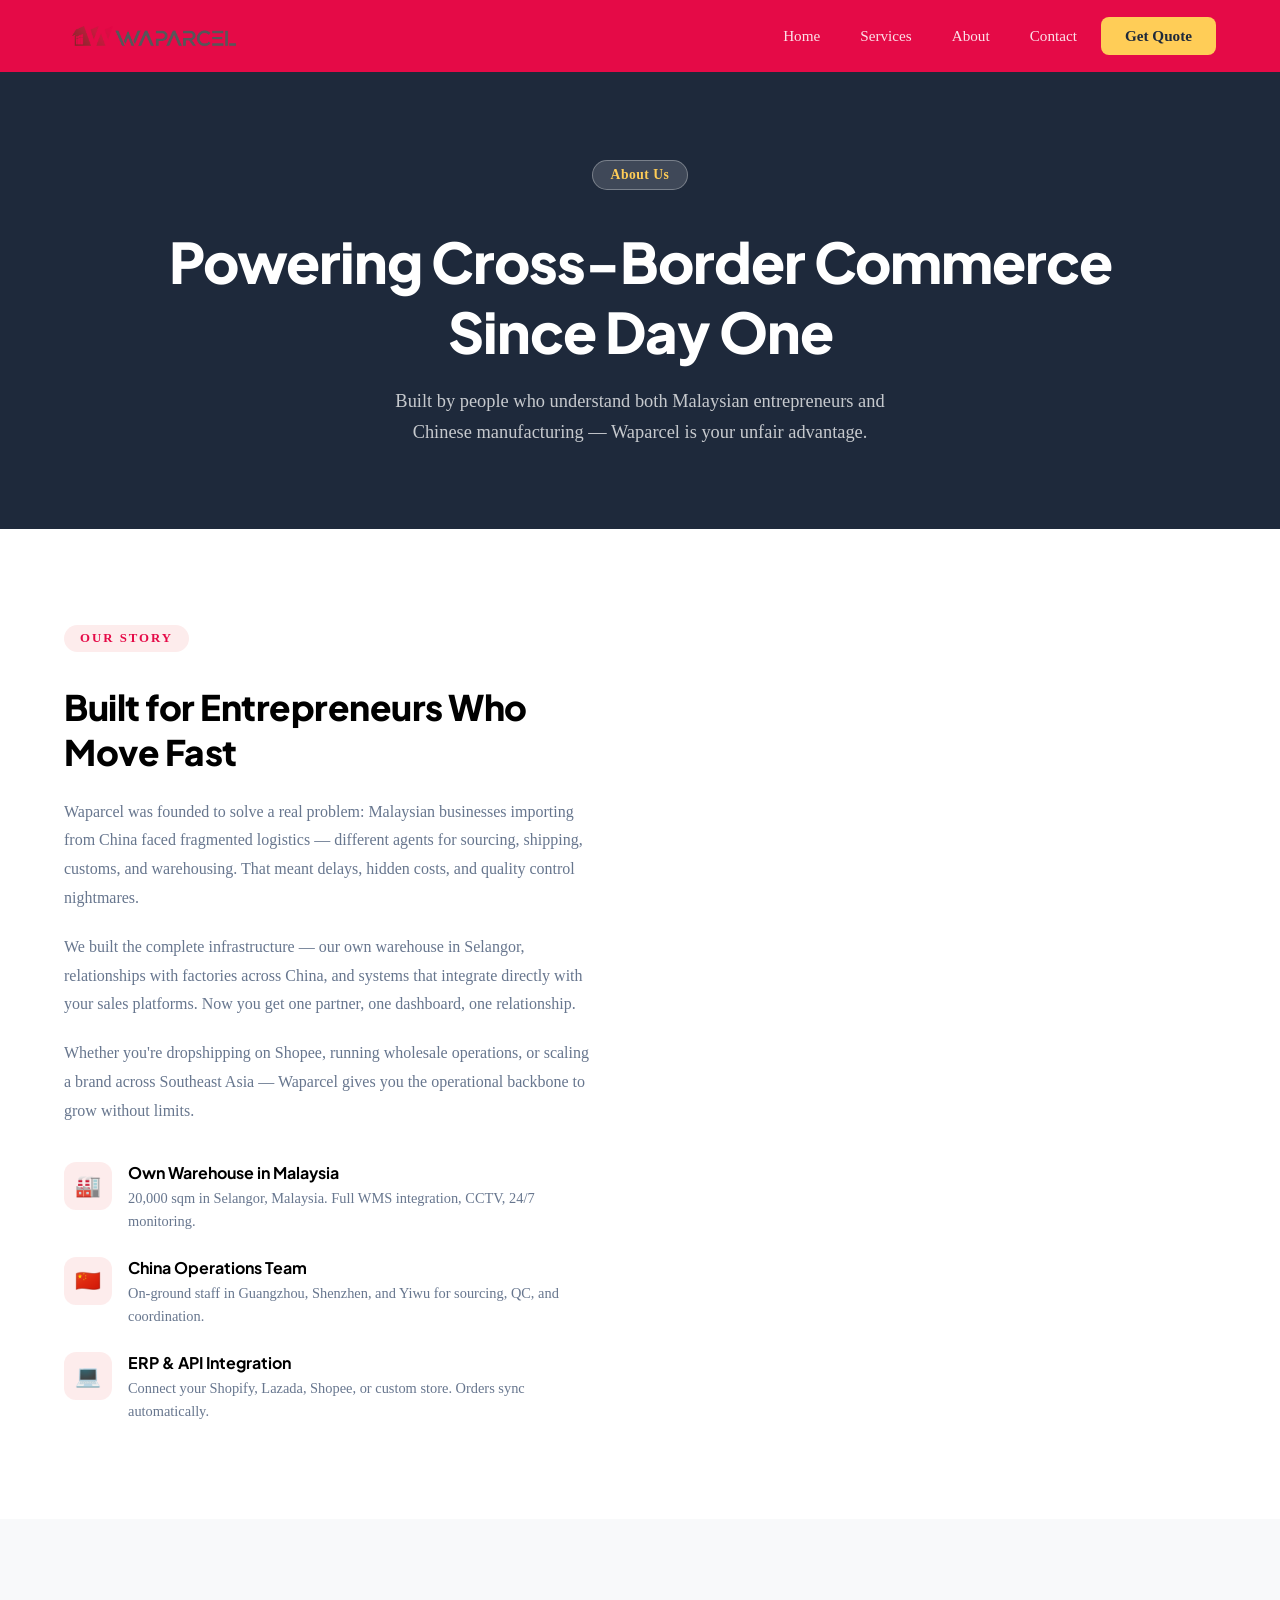
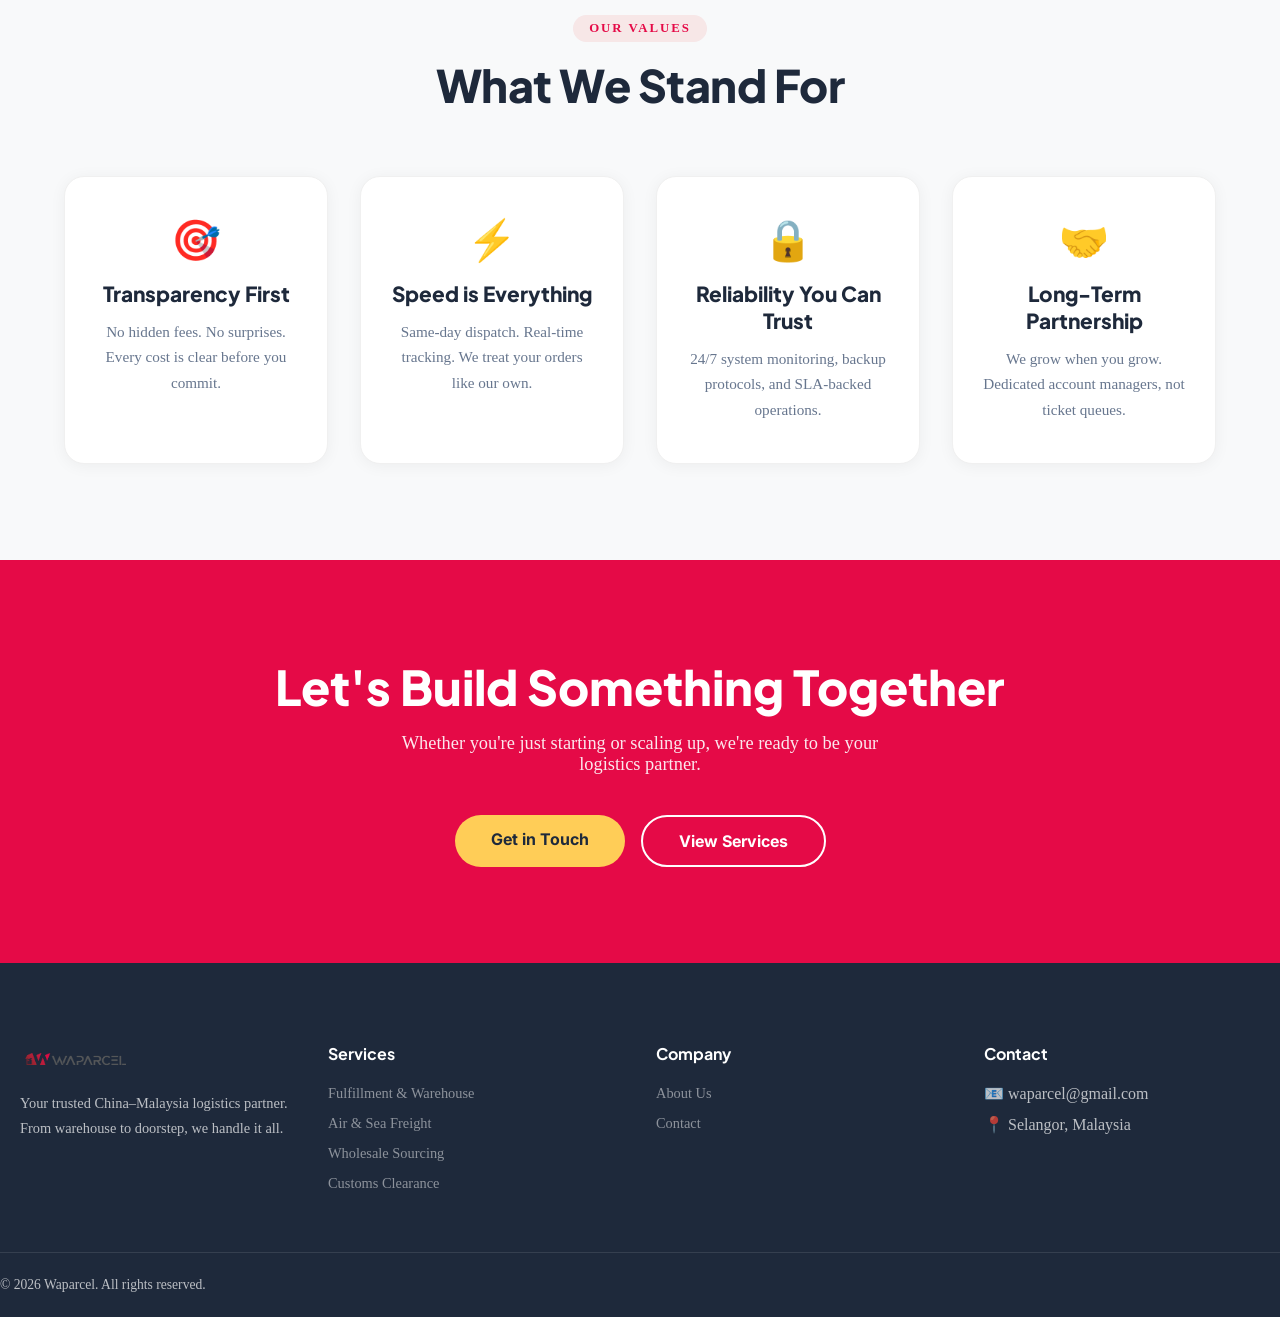
==== about.html @ 59eaa894 "About page - fix CSS, show 20,000 sqm image on desktop only" ====
<!DOCTYPE html>
<html lang="en">
<head>
<!-- Google tag (gtag.js) -->
<script async src="https://www.googletagmanager.com/gtag/js?id=G-65H1P3PLHP"></script>
<script>
  window.dataLayer = window.dataLayer || [];
  function gtag(){dataLayer.push(arguments);}
  gtag('js', new Date());
  gtag('config', 'G-65H1P3PLHP');
</script>
  <meta charset="UTF-8">
  <meta name="viewport" content="width=device-width, initial-scale=1.0">
  <title>About WAPARCEL – China-Malaysia Logistics Partner</title>
  <meta name="description" content="Waparcel is Malaysia's trusted China logistics partner since 2020. 20,000 sqm warehouse, 30,000+ daily orders. We handle air freight, sea freight, fulfillment, and more.">
  <link rel="canonical" href="https://waparcel.com/about.html">
  <meta property="og:title" content="About Waparcel – Your China-Malaysia Logistics Partner">
  <meta property="og:description" content="Learn about Waparcel - Malaysia's leading China logistics company with 20,000 sqm warehouse and 30,000+ daily orders.">
  <meta property="og:url" content="https://waparcel.com/about.html">
  <meta name="description" content="About Waparcel — Malaysia's trusted China logistics partner. 20,000 sqm warehouse, serving 30,000+ orders daily across Malaysia and China.">
  <title>About Us – WAPARCEL | China-Malaysia Logistics</title>
  <link rel="preconnect" href="https://fonts.googleapis.com">
  <link href="https://fonts.googleapis.com/css2?family=Plus+Jakarta+Sans:wght@600;700;800;900&family=Inter:wght@400;500;600;700&display=swap" rel="stylesheet">
  <link rel="stylesheet" href="css/style.css">
<style>
@media (max-width: 768px) { 
  /* Header */
  .header { display: block !important; visibility: visible !important; height: auto !important; padding: 10px 16px !important; position: relative !important; background: #E50A47; } 
  .header-inner { display: flex; align-items: center; justify-content: space-between; height: auto; }
  .nav { display: none !important; } 
  .mobile-toggle { display: block !important; }
  .logo img { height: 28px; }
  .nav-cta { display: none !important; }
  .container { max-width: 100% !important; padding: 0 16px !important; width: 100% !important; box-sizing: border-box !important; } 
  body { overflow-x: hidden !important; } 
  .hero { width: 100% !important; padding: 70px 0 40px !important; } 
  .hero-content { width: 100% !important; max-width: 100% !important; padding: 16px !important; box-sizing: border-box !important; } 
  .hero-stats { display: flex !important; flex-direction: column !important; gap: 16px !important; width: 100% !important; align-items: center !important; } 
  .section, .cta-section, .footer { width: 100% !important; max-width: 100% !important; box-sizing: border-box !important; overflow-x: hidden !important; }
  .footer-grid { display: flex !important; flex-direction: column !important; gap: 24px; text-align: center !important; }
  .footer-grid > div { text-align: center !important; width: 100%; }
  .footer-brand { text-align: center !important; }
  .footer-brand img { display: block !important; margin-left: auto !important; margin-right: auto !important; height: 32px; }
  .footer-brand p { text-align: center !important; }
  .footer-col { text-align: center !important; }
  .footer-col h4 { text-align: center !important; }
  .footer-col ul { justify-content: center !important; }
  
  /* About page - hide on mobile */
  .about-image { display: none !important; }
  .about-features, .about-feature { display: none !important; }
  img { max-width: 100%; height: auto; }
}
</style>
</head>
<body>

<header class="header">
  <div class="container header-inner">
    <a href="index.html" class="logo"><img src="images/logo.png" alt="WAPARCEL" height="40"></a>
    <nav class="nav">
      <a href="index.html">Home</a>
      <a href="services.html">Services</a>
      <a href="about.html">About</a>
      <a href="contact.html">Contact</a>
      <a href="contact.html" class="nav-cta">Get Quote</a>
    </nav>
    <button class="mobile-toggle" onclick="toggleMobile()" aria-label="Menu">
      <svg viewBox="0 0 24 24" fill="none" stroke="currentColor" stroke-width="2"><path d="M3 12h18M3 6h18M3 18h18"/></svg>
    </button>
  </div>
</header>
<!-- Mobile Menu -->
<div id="mobileMenuOverlay" style="display:none; position:fixed; top:50px; left:0; right:0; bottom:0; background:#E50A47; z-index:998; padding:20px;">
  <div style="display:flex; flex-direction:column; gap:8px;">
    <a href="index.html" style="color:white; padding:14px 20px; text-decoration:none; font-size:1rem; border-radius:8px; background:rgba(255,255,255,0.1);">Home</a>
    <a href="services.html" style="color:white; padding:14px 20px; text-decoration:none; font-size:1rem; border-radius:8px; background:rgba(255,255,255,0.1);">Services</a>
    <a href="about.html" style="color:white; padding:14px 20px; text-decoration:none; font-size:1rem; border-radius:8px; background:rgba(255,255,255,0.1);">About</a>
    <a href="contact.html" style="color:white; padding:14px 20px; text-decoration:none; font-size:1rem; border-radius:8px; background:rgba(255,255,255,0.1);">Contact</a>
  </div>
</div>
<script>
document.addEventListener("DOMContentLoaded",function(){
  var toggle=document.querySelector(".mobile-toggle");
  var menu=document.getElementById("mobileMenuOverlay");
  if(toggle&&menu){
    toggle.addEventListener("click",function(){
      menu.style.display=menu.style.display==="block"?"none":"block";
    });
  }
});
</script>

<div class="mobile-menu" id="mobileMenu">
  <a href="index.html" onclick="toggleMobile()">Home</a>
  <a href="services.html" onclick="toggleMobile()">Services</a>
  <a href="about.html" onclick="toggleMobile()">About</a>
  <a href="contact.html" onclick="toggleMobile()">Contact</a>
  <a href="contact.html" class="nav-cta" onclick="toggleMobile()">Get Quote</a>
</div>

<!-- PAGE HERO -->
<section style="background:var(--dark); padding:160px 0 80px; text-align:center; color:white;">
  <div class="container">
    <span class="hero-badge">About Us</span>
    <h1 style="font-family:var(--font-head); font-size:clamp(2.5rem,5vw,3.5rem); font-weight:800; margin-top:16px; letter-spacing:-1px;">Powering Cross-Border Commerce<br>Since Day One</h1>
    <p style="color:rgba(255,255,255,0.75); font-size:1.15rem; max-width:540px; margin:20px auto 0; line-height:1.7;">Built by people who understand both Malaysian entrepreneurs and Chinese manufacturing — Waparcel is your unfair advantage.</p>
  </div>
</section>

<!-- ABOUT CONTENT -->
<section class="section">
  <div class="container">
    <div class="about-grid">

      <div>
        <span class="section-label">Our Story</span>
        <h2 style="font-family:var(--font-head); font-size:2.2rem; font-weight:800; margin:16px 0 24px; letter-spacing:-0.5px;">Built for Entrepreneurs Who Move Fast</h2>
        <p style="color:var(--gray); line-height:1.8; margin-bottom:20px;">Waparcel was founded to solve a real problem: Malaysian businesses importing from China faced fragmented logistics — different agents for sourcing, shipping, customs, and warehousing. That meant delays, hidden costs, and quality control nightmares.</p>
        <p style="color:var(--gray); line-height:1.8; margin-bottom:20px;">We built the complete infrastructure — our own warehouse in Selangor, relationships with factories across China, and systems that integrate directly with your sales platforms. Now you get one partner, one dashboard, one relationship.</p>
        <p style="color:var(--gray); line-height:1.8; margin-bottom:36px;">Whether you're dropshipping on Shopee, running wholesale operations, or scaling a brand across Southeast Asia — Waparcel gives you the operational backbone to grow without limits.</p>

        <div class="about-features">
          <div class="about-feature">
            <div class="about-feature-icon">🏭</div>
            <div>
              <h4>Own Warehouse in Malaysia</h4>
              <p>20,000 sqm in Selangor, Malaysia. Full WMS integration, CCTV, 24/7 monitoring.</p>
            </div>
          </div>
          <div class="about-feature">
            <div class="about-feature-icon">🇨🇳</div>
            <div>
              <h4>China Operations Team</h4>
              <p>On-ground staff in Guangzhou, Shenzhen, and Yiwu for sourcing, QC, and coordination.</p>
            </div>
          </div>
          <div class="about-feature">
            <div class="about-feature-icon">💻</div>
            <div>
              <h4>ERP & API Integration</h4>
              <p>Connect your Shopify, Lazada, Shopee, or custom store. Orders sync automatically.</p>
            </div>
          </div>
        </div>
      </div>
    </div>
  </div>
</section>

<!-- VALUES -->
<section class="section why-section">
  <div class="container">
    <div class="section-header">
      <span class="section-label">Our Values</span>
      <h2 class="section-title">What We Stand For</h2>
    </div>
    <div class="stats-grid" style="margin-top:48px;">
      <div class="stat-card">
        <div class="stat-icon">🎯</div>
        <div style="font-family:var(--font-head); font-size:1.3rem; font-weight:800; color:var(--dark); margin-bottom:12px;">Transparency First</div>
        <p style="color:var(--gray); font-size:0.95rem; line-height:1.7;">No hidden fees. No surprises. Every cost is clear before you commit.</p>
      </div>
      <div class="stat-card">
        <div class="stat-icon">⚡</div>
        <div style="font-family:var(--font-head); font-size:1.3rem; font-weight:800; color:var(--dark); margin-bottom:12px;">Speed is Everything</div>
        <p style="color:var(--gray); font-size:0.95rem; line-height:1.7;">Same-day dispatch. Real-time tracking. We treat your orders like our own.</p>
      </div>
      <div class="stat-card">
        <div class="stat-icon">🔒</div>
        <div style="font-family:var(--font-head); font-size:1.3rem; font-weight:800; color:var(--dark); margin-bottom:12px;">Reliability You Can Trust</div>
        <p style="color:var(--gray); font-size:0.95rem; line-height:1.7;">24/7 system monitoring, backup protocols, and SLA-backed operations.</p>
      </div>
      <div class="stat-card">
        <div class="stat-icon">🤝</div>
        <div style="font-family:var(--font-head); font-size:1.3rem; font-weight:800; color:var(--dark); margin-bottom:12px;">Long-Term Partnership</div>
        <p style="color:var(--gray); font-size:0.95rem; line-height:1.7;">We grow when you grow. Dedicated account managers, not ticket queues.</p>
      </div>
    </div>
  </div>
</section>

<!-- CTA -->
<section class="cta-section">
  <div class="container">
    <h2>Let's Build Something Together</h2>
    <p>Whether you're just starting or scaling up, we're ready to be your logistics partner.</p>
    <div class="cta-actions">
      <a href="contact.html" class="btn btn-yellow">Get in Touch</a>
      <a href="services.html" class="btn btn-outline">View Services</a>
    </div>
  </div>
</section>

    <!-- FOOTER -->
    <footer class="footer">
      <div class="footer-grid">
        <div class="footer-brand">
          <img src="images/logo.png" alt="WAPARCEL" height="40">
          <p>Your trusted China–Malaysia logistics partner. From warehouse to doorstep, we handle it all.</p>
        </div>
        <div class="footer-col">
          <h4>Services</h4>
          <ul>
            <li><a href="services.html">Fulfillment & Warehouse</a></li>
            <li><a href="services.html">Air & Sea Freight</a></li>
            <li><a href="services.html">Wholesale Sourcing</a></li>
            <li><a href="services.html">Customs Clearance</a></li>
          </ul>
        </div>
        <div class="footer-col">
          <h4>Company</h4>
          <ul>
            <li><a href="about.html">About Us</a></li>
            <li><a href="contact.html">Contact</a></li>
          </ul>
        </div>
        <div class="footer-col">
          <h4>Contact</h4>
          <ul>
            <li>📧 waparcel@gmail.com</li>
            <li>📍 Selangor, Malaysia</li>
          </ul>
        </div>
      </div>
      <div class="footer-bottom"><span>© 2026 Waparcel. All rights reserved.</span></div>
    </footer>

    <button class="scroll-top" id="scrollTop" onclick="window.scrollTo({top:0,behavior:'smooth'})">↑</button>
    <script src="js/main.js"></script>
    
<!-- Cloudflare Web Analytics -->
<script defer src='https://static.cloudflareinsights.com/beacon.min.js' data-cf-beacon='{"token": "0a7e1320b04f4603828171eef7c8d79c"}'></script>
<!-- End Cloudflare Web Analytics -->

</body>
    </html>
---- css/style.css ----
/* ============================================
   WAPARCEL - Global Styles
   Modern, Professional Logistics Theme
   Colors: Red #E50A47, White, Dark #1e293b
   ============================================ */

:root {
  --red: #E50A47;
  --red-dark: #812529;
  --red-light: #E50A47;
  --yellow: #ffcd57;
  --dark: #1e293b;
  --gray: #67768e;
  --light-bg: #f8f9fa;
  --white: #ffffff;
  --max-w: 1200px;
  --font-head: 'Plus Jakarta Sans', -apple-system, BlinkMacSystemFont, sans-serif;
  --font-body: 'Inter', -apple-system, BlinkMacSystemFont, sans-serif;
}

*, *::before, *::after { box-sizing: border-box; margin: 0; padding: 0; }

html { scroll-behavior: smooth; font-size: 16px; }

body {
  overflow-x: hidden;
} overflow-x: hidden;
  font-family: var(--font-body);
  color: var(--dark);
  line-height: 1.6;
  -webkit-font-smoothing: antialiased;
}

img { max-width: 100%; display: block; }
a { text-decoration: none; color: inherit; }
ul { list-style: none; }

.container {
  max-width: var(--max-w);
  margin: 0 auto;
  padding: 0 24px;
}

/* ---- Buttons ---- */
.btn {
  display: inline-block;
  padding: 14px 36px;
  border-radius: 50px;
  font-weight: 700;
  font-size: 1rem;
  cursor: pointer;
  border: none;
  transition: all 0.25s ease;
  font-family: var(--font-body);
  white-space: nowrap;
}
.btn-primary {
  background: var(--red);
  color: var(--white);
  box-shadow: 0 4px 20px rgba(226, 24, 24, 0.35);
}
.btn-primary:hover {
  background: var(--red-dark);
  transform: translateY(-2px);
  box-shadow: 0 8px 30px rgba(226, 24, 24, 0.4);
}
.btn-outline {
  background: transparent;
  color: var(--white);
  border: 2px solid var(--white);
}
.btn-outline:hover {
  background: var(--white);
  color: var(--red);
}
.btn-yellow {
  background: var(--yellow);
  color: var(--dark);
}
.btn-yellow:hover {
  background: #f5be3a;
  transform: translateY(-2px);
}

/* ---- Header / Nav ---- */
.header {
  position: fixed;
  top: 0; left: 0; right: 0;
  z-index: 1000;
  background: var(--red);
  transition: background 0.3s;
}
.header-inner {
  display: flex;
  align-items: center;
  justify-content: space-between;
  height: 72px;
}
.logo {
  display: flex;
  align-items: center;
  gap: 10px;
  color: var(--white);
  font-family: var(--font-head);
  font-weight: 800;
  font-size: 1.3rem;
  letter-spacing: -0.5px;
}
.logo img { height: 52px; width: auto; }
.logo-icon {
  width: 40px; height: 40px;
  background: var(--white);
  border-radius: 10px;
  display: flex;
  align-items: center;
  justify-content: center;
  font-size: 1.4rem;
  font-weight: 900;
  color: var(--red);
  flex-shrink: 0;
}
.nav { display: flex; align-items: center; gap: 8px; }
.nav a {
  color: rgba(255,255,255,0.88);
  padding: 8px 16px;
  border-radius: 8px;
  font-weight: 500;
  font-size: 0.95rem;
  transition: background 0.2s;
}
.nav a:hover { background: rgba(255,255,255,0.15); color: var(--white); }
.nav-cta {
  background: var(--yellow) !important;
  color: var(--dark) !important;
  font-weight: 700 !important;
  padding: 10px 24px !important;
}
.nav-cta:hover { background: #f5be3a !important; }

.mobile-toggle {
  display: none;
  background: none;
  border: none;
  cursor: pointer;
  padding: 8px;
  color: white;
}
.mobile-toggle svg { width: 28px; height: 28px; }

/* ---- Hero ---- */
.hero {
  position: relative;
  min-height: 100vh;
  display: flex;
  align-items: center;
  overflow: hidden;
  background: var(--dark);
}
.hero-bg {
  position: absolute;
  inset: 0;
  background:
    linear-gradient(135deg, rgba(30, 41, 59, 0.92) 0%, rgba(226, 24, 24, 0.80) 100%),
    url('images/hero.png') center/cover no-repeat;
}
.hero-content {
  position: relative;
  z-index: 2;
  color: var(--white);
  padding: 140px 0 100px;
  max-width: 680px;
}
.hero-badge {
  display: inline-block;
  background: rgba(255,255,255,0.15);
  border: 1px solid rgba(255,255,255,0.3);
  border-radius: 50px;
  padding: 6px 18px;
  font-size: 0.85rem;
  font-weight: 600;
  color: var(--yellow);
  margin-bottom: 20px;
  letter-spacing: 0.5px;
}
.hero h1 {
  font-family: var(--font-head);
  font-size: clamp(2.5rem, 5vw, 4rem);
  font-weight: 800;
  line-height: 1.15;
  margin-bottom: 20px;
  letter-spacing: -1px;
}
.hero h1 span { color: var(--yellow); }
.hero-desc {
  font-size: 1.15rem;
  line-height: 1.7;
  color: rgba(255,255,255,0.85);
  margin-bottom: 36px;
  max-width: 520px;
}
.hero-actions { display: flex; gap: 16px; flex-wrap: wrap; }
.hero-stats {
  display: grid;
  grid-template-columns: repeat(3, 1fr);
  gap: 24px;
  margin-top: 60px;
  padding-top: 48px;
  border-top: 1px solid rgba(255,255,255,0.2);
}
.hero-stat-num {
  font-family: var(--font-head);
  font-size: 2rem;
  font-weight: 800;
  color: var(--yellow);
  line-height: 1;
}
.hero-stat-label {
  font-size: 0.85rem;
  color: rgba(255,255,255,0.7);
  margin-top: 4px;
}

/* ---- Section Commons ---- */
.section { padding: 96px 0; }
.section-sm { padding: 64px 0; }
.section-header { text-align: center; margin-bottom: 64px; }
.section-label {
  display: inline-block;
  background: rgba(226, 24, 24, 0.08);
  color: var(--red);
  font-weight: 700;
  font-size: 0.8rem;
  text-transform: uppercase;
  letter-spacing: 2px;
  padding: 6px 16px;
  border-radius: 50px;
  margin-bottom: 16px;
}
.section-title {
  font-family: var(--font-head);
  font-size: clamp(2rem, 4vw, 2.8rem);
  font-weight: 800;
  line-height: 1.2;
  color: var(--dark);
  letter-spacing: -0.5px;
}
.section-subtitle {
  font-size: 1.1rem;
  color: var(--gray);
  margin-top: 16px;
  max-width: 560px;
  margin-left: auto;
  margin-right: auto;
  line-height: 1.7;
}

/* ---- Services ---- */
.services-grid {
  display: grid;
  grid-template-columns: repeat(auto-fit, minmax(240px, 1fr));
  gap: 24px;
}
.service-card {
  background: var(--white);
  border-radius: 20px;
  padding: 40px 32px;
  box-shadow: 0 2px 20px rgba(0,0,0,0.06);
  border: 1px solid #f0f0f0;
  transition: all 0.3s ease;
  position: relative;
  overflow: hidden;
}
.service-card::before {
  content: '';
  position: absolute;
  top: 0; left: 0; right: 0;
  height: 4px;
  background: var(--red);
  transform: scaleX(0);
  transition: transform 0.3s;
}
.service-card:hover {
  transform: translateY(-6px);
  box-shadow: 0 16px 48px rgba(0,0,0,0.12);
}
.service-card:hover::before { transform: scaleX(1); }
.service-icon {
  width: 64px; height: 64px;
  background: rgba(226, 24, 24, 0.08);
  border-radius: 16px;
  display: flex;
  align-items: center;
  justify-content: center;
  font-size: 1.8rem;
  margin-bottom: 20px;
}
.service-title {
  font-family: var(--font-head);
  font-size: 1.25rem;
  font-weight: 700;
  color: var(--dark);
  margin-bottom: 12px;
}
.service-desc {
  font-size: 0.95rem;
  color: var(--gray);
  line-height: 1.65;
}
.service-arrow {
  display: inline-flex;
  align-items: center;
  gap: 6px;
  margin-top: 20px;
  font-weight: 600;
  color: var(--red);
  font-size: 0.9rem;
  transition: gap 0.2s;
}
.service-card:hover .service-arrow { gap: 10px; }

/* ---- Why Choose / Stats ---- */
.why-section { background: var(--light-bg); }
.stats-grid {
  display: grid;
  grid-template-columns: repeat(auto-fit, minmax(220px, 1fr));
  gap: 32px;
  margin-top: 64px;
}
.stat-card {
  background: var(--white);
  border-radius: 20px;
  padding: 40px 28px;
  text-align: center;
  box-shadow: 0 2px 16px rgba(0,0,0,0.05);
  border: 1px solid #f0f0f0;
}
.stat-icon { font-size: 2.5rem; margin-bottom: 16px; }
.stat-num {
  font-family: var(--font-head);
  font-size: 2.5rem;
  font-weight: 800;
  color: var(--red);
  line-height: 1;
}
.stat-label {
  font-size: 0.95rem;
  color: var(--gray);
  margin-top: 8px;
  font-weight: 500;
}

/* ---- About ---- */
.about-grid {
  display: grid;
  grid-template-columns: 1fr 1fr;
  gap: 80px;
  align-items: center;
}
.about-image {
  border-radius: 24px;
  overflow: hidden;
  box-shadow: 0 24px 64px rgba(0,0,0,0.12);
  aspect-ratio: 4/3;
  background: linear-gradient(135deg, var(--red) 0%, var(--red-dark) 100%);
  display: flex;
  align-items: center;
  justify-content: center;
  position: relative;
}
.about-image-inner {
  text-align: center;
  color: white;
  padding: 40px;
}
.about-image-inner .big-num {
  font-family: var(--font-head);
  font-size: 5rem;
  font-weight: 900;
  line-height: 1;
  color: var(--yellow);
}
.about-image-inner p {
  font-size: 1.1rem;
  margin-top: 8px;
  opacity: 0.9;
}
.about-features {
  display: grid;
  gap: 24px;
  margin-top: 36px;
}
.about-feature {
  display: flex;
  gap: 16px;
  align-items: flex-start;
}
.about-feature-icon {
  width: 48px; height: 48px;
  border-radius: 12px;
  background: rgba(226, 24, 24, 0.08);
  display: flex;
  align-items: center;
  justify-content: center;
  font-size: 1.3rem;
  flex-shrink: 0;
  color: var(--red);
}
.about-feature h4 {
  font-family: var(--font-head);
  font-size: 1rem;
  font-weight: 700;
  margin-bottom: 4px;
}
.about-feature p {
  font-size: 0.9rem;
  color: var(--gray);
  line-height: 1.6;
}

/* ---- CTA ---- */
.cta-section {
  background: var(--red);
  color: var(--white);
  text-align: center;
  padding: 96px 0;
}
.cta-section h2 {
  font-family: var(--font-head);
  font-size: clamp(2rem, 4vw, 3rem);
  font-weight: 800;
  margin-bottom: 16px;
}
.cta-section p {
  font-size: 1.15rem;
  opacity: 0.9;
  margin-bottom: 40px;
  max-width: 520px;
  margin-left: auto;
  margin-right: auto;
}
.cta-actions { display: flex; gap: 16px; justify-content: center; flex-wrap: wrap; }

/* ---- Contact ---- */
.contact-grid {
  display: grid;
  grid-template-columns: 1fr 1fr;
  gap: 60px;
}
.contact-info-item {
  display: flex;
  gap: 16px;
  align-items: flex-start;
  padding: 24px;
  background: var(--light-bg);
  border-radius: 16px;
  margin-bottom: 16px;
}
.contact-info-icon {
  width: 48px; height: 48px;
  background: var(--red);
  border-radius: 12px;
  display: flex;
  align-items: center;
  justify-content: center;
  font-size: 1.2rem;
  flex-shrink: 0;
  color: white;
}
.contact-info-label {
  font-weight: 700;
  font-size: 0.8rem;
  text-transform: uppercase;
  letter-spacing: 1px;
  color: var(--gray);
  margin-bottom: 4px;
}
.contact-info-value {
  font-size: 1rem;
  font-weight: 600;
  color: var(--dark);
  line-height: 1.5;
}
.contact-form { margin-top: 32px; }
.form-group { margin-bottom: 20px; }
.form-group label {
  display: block;
  font-weight: 600;
  font-size: 0.9rem;
  margin-bottom: 8px;
  color: var(--dark);
}
.form-group input,
.form-group select,
.form-group textarea {
  width: 100%;
  padding: 14px 18px;
  border: 1.5px solid #e2e8f0;
  border-radius: 12px;
  font-size: 1rem;
  font-family: var(--font-body);
  transition: border-color 0.2s;
  background: var(--white);
  color: var(--dark);
}
.form-group input:focus,
.form-group select:focus,
.form-group textarea:focus {
  outline: none;
  border-color: var(--red);
  box-shadow: 0 0 0 3px rgba(226, 24, 24, 0.1);
}
.form-row { display: grid; grid-template-columns: 1fr 1fr; gap: 16px; }
textarea { resize: vertical; min-height: 120px; }

/* ---- Footer ---- */
.site-footer,.footer {
  background: var(--dark);
  color: rgba(255,255,255,0.7);
  padding: 80px 0 0;
}
.footer-grid {
  display: grid;
  grid-template-columns: 2fr 1fr 1fr 1fr;
  gap: 48px;
  padding-bottom: 60px;
  border-bottom: 1px solid rgba(255,255,255,0.1);
}
.footer-brand .logo,.footer-brand img { color: var(--white); margin-bottom: 16px; margin-left: 20px; display: block; height: 32px; }
.footer-brand p { font-size: 0.9rem; line-height: 1.7; max-width: 300px; margin: 12px 0 0 20px; }
.footer-col h4 {
  font-family: var(--font-head);
  font-size: 1rem;
  font-weight: 700;
  color: var(--white);
  margin-bottom: 20px;
}
.footer-col ul { display: grid; gap: 12px; }
.footer-col a {
  font-size: 0.9rem;
  opacity: 0.7;
  transition: opacity 0.2s;
}
.footer-col a:hover { opacity: 1; }
.footer-bottom {
  padding: 24px 0;
  display: flex;
  justify-content: space-between;
  align-items: center;
  font-size: 0.85rem;
}
.footer-bottom a { color: var(--yellow); }

/* ---- Mobile Menu ---- */
.mobile-menu {
  display: none;
  position: fixed;
  top: 72px; left: 0; right: 0; bottom: 0;
  background: var(--red);
  z-index: 999;
  padding: 32px 24px;
  flex-direction: column;
  gap: 8px;
}
.mobile-menu.active { display: flex; }
.mobile-menu a {
  color: var(--white);
  padding: 16px 20px;
  border-radius: 12px;
  font-weight: 600;
  font-size: 1.1rem;
  transition: background 0.2s;
}
.mobile-menu a:hover { background: rgba(255,255,255,0.15); }

/* ---- Scroll to top ---- */
.scroll-top {
  position: fixed;
  bottom: 32px;
  right: 32px;
  width: 48px; height: 48px;
  background: var(--red);
  color: white;
  border: none;
  border-radius: 50%;
  cursor: pointer;
  display: flex;
  align-items: center;
  justify-content: center;
  font-size: 1.2rem;
  box-shadow: 0 4px 20px rgba(226,24,24,0.4);
  z-index: 900;
  opacity: 0;
  pointer-events: none;
  transition: all 0.3s;
}
.scroll-top.visible { opacity: 1; pointer-events: auto; }
.scroll-top:hover { background: var(--red-dark); transform: translateY(-2px); }

/* ---- Animations ---- */
@keyframes fadeUp {
  from { opacity: 0; transform: translateY(30px); }
  to { opacity: 1; transform: translateY(0); }
}
.animate-fade-up {
  opacity: 0;
  animation: fadeUp 0.6s ease forwards;
}
.delay-1 { animation-delay: 0.1s; }
.delay-2 { animation-delay: 0.2s; }
.delay-3 { animation-delay: 0.3s; }
.delay-4 { animation-delay: 0.4s; }
.delay-5 { animation-delay: 0.5s; }

  .footer-grid { grid-template-columns: repeat(4, 1fr); gap: 32px; }
  .contact-grid { grid-template-columns: 1fr; }
}
@media (max-width: 768px) {
  /* Reset to prevent cut off */
  *, *::before, *::after { box-sizing: border-box; }
  html, body { width: 100%; max-width: 100%; margin: 0; padding: 0; overflow-x: hidden; }
  .container { max-width: 100% !important; padding-left: 12px; padding-right: 12px; }
  
  /* Header */
  .header, .mobile-toggle, .header-inner { display: none !important; }
  .header-inner { height: 52px; }
  .nav { display: none; }
  .mobile-toggle { display: block; }
  .logo img { height: 32px; }
  .nav-cta { padding: 6px 10px; font-size: 0.7rem; white-space: nowrap; }
  
  /* Hero */
  .hero { width: 100%; padding: 16px 12px 40px; box-sizing: border-box; }
  .hero-badge { font-size: 0.7rem; }
  .hero-title { font-size: 1.5rem; line-height: 1.3; }
  .hero-desc { font-size: 0.9rem; }
  .hero-actions { flex-direction: column; gap: 10px; }
  .hero-actions .btn { width: 100%; box-sizing: border-box; }
  .hero-stats { display: flex; flex-direction: column; gap: 12px; align-items: center; }
  .hero-stat { padding: 8px 4px; }
  .hero-stat-num { font-size: 1rem; }
  .hero-stat-label { font-size: 0.6rem; }
  
  /* Sections */
  .section { width: 100%; padding: 40px 12px; box-sizing: border-box; }
  .section-header { margin-bottom: 24px; }
  .section-label { font-size: 0.75rem; }
  .section-title { font-size: 1.4rem; }
  .section-subtitle { font-size: 0.9rem; }
  
  /* Services Grid - 1 column on mobile */
  .services-grid { display: flex; flex-direction: column; gap: 16px; width: 100%; }
  .service-card { width: 100%; box-sizing: border-box; }
  
  /* About page images - hide on mobile */
  .about-img, .about-grid img { display: none !important; }
  .about-section { padding: 40px 16px !important; }
  .service-card { padding: 16px 12px; box-sizing: border-box; }
  .service-icon { font-size: 1.5rem; }
  .service-title { font-size: 1rem; }
  .service-desc { font-size: 0.85rem; }
  
  /* Stats */
  .stats-grid { display: grid; grid-template-columns: 1fr 1fr; gap: 12px; width: 100%; }
  .stat-card { padding: 12px; box-sizing: border-box; }
  .stat-num { font-size: 1.2rem; }
  .stat-label { font-size: 0.7rem; }
  
  /* CTA */
  .cta-section { width: 100%; padding: 40px 12px; box-sizing: border-box; }
  .cta-section h2 { font-size: 1.4rem; }
  .cta-section p { font-size: 0.9rem; }
  
  /* Footer - Stack vertically */
  .footer { width: 100%; padding: 24px 16px; box-sizing: border-box; text-align: center; }
  .footer-grid { display: flex; flex-direction: column; gap: 24px; }
  .footer-grid > div { text-align: center; max-width: 100%; }
  .footer-brand { margin-bottom: 20px; }
  .footer-brand img { height: 28px; margin: 0 auto 8px; display: block; }
  .footer-brand p { font-size: 0.75rem; text-align: center; max-width: 100%; }
  .footer-col { margin-bottom: 16px; text-align: center; }
  .footer-col h4 { font-size: 0.75rem; margin-bottom: 8px; text-align: center; }
  .footer-col ul { display: flex; flex-direction: column; gap: 6px; align-items: center; }
  .footer-col li, .footer-col a { font-size: 0.75rem; }
  .footer-bottom { flex-direction: column; gap: 4px; text-align: center; font-size: 0.65rem; padding-top: 16px; border-top: 1px solid rgba(255,255,255,0.1); }
  
  /* Form */
  .form-row { grid-template-columns: 1fr; }
  .contact-grid { grid-template-columns: 1fr; gap: 24px; }
}
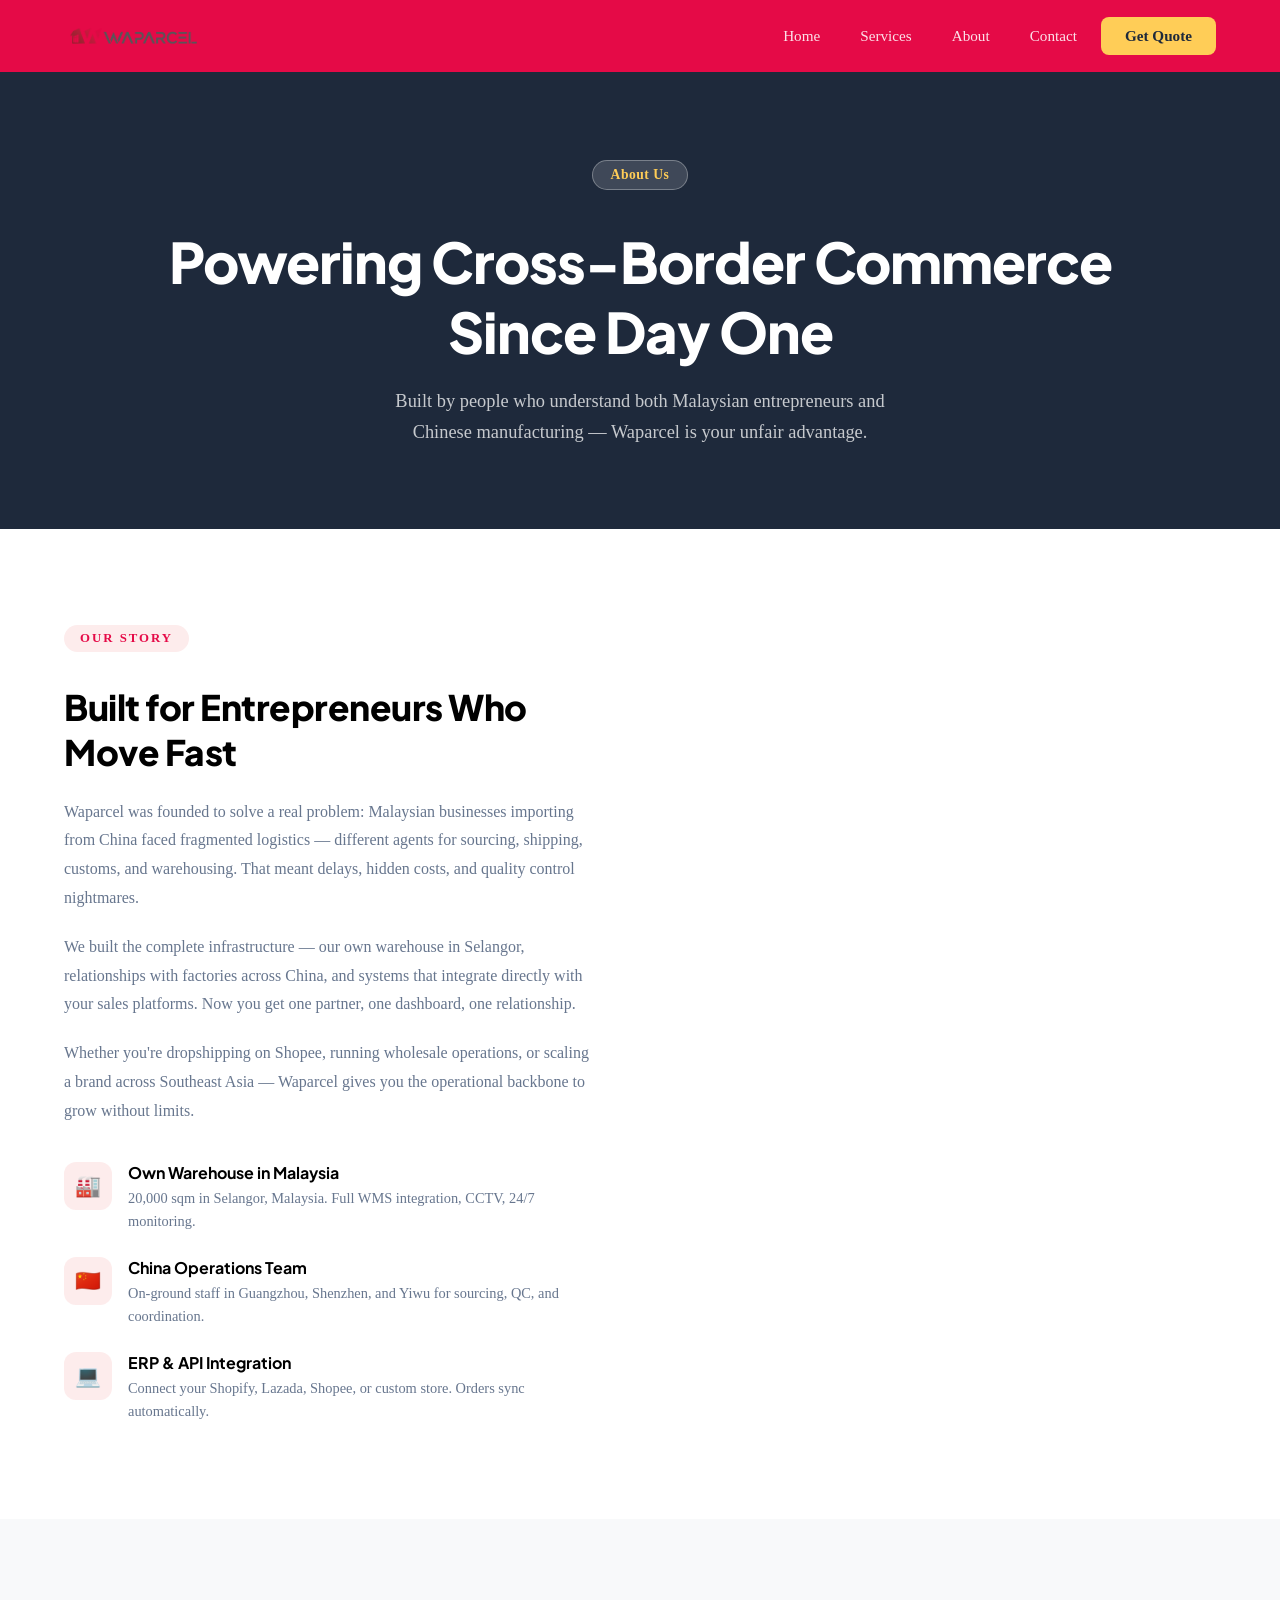
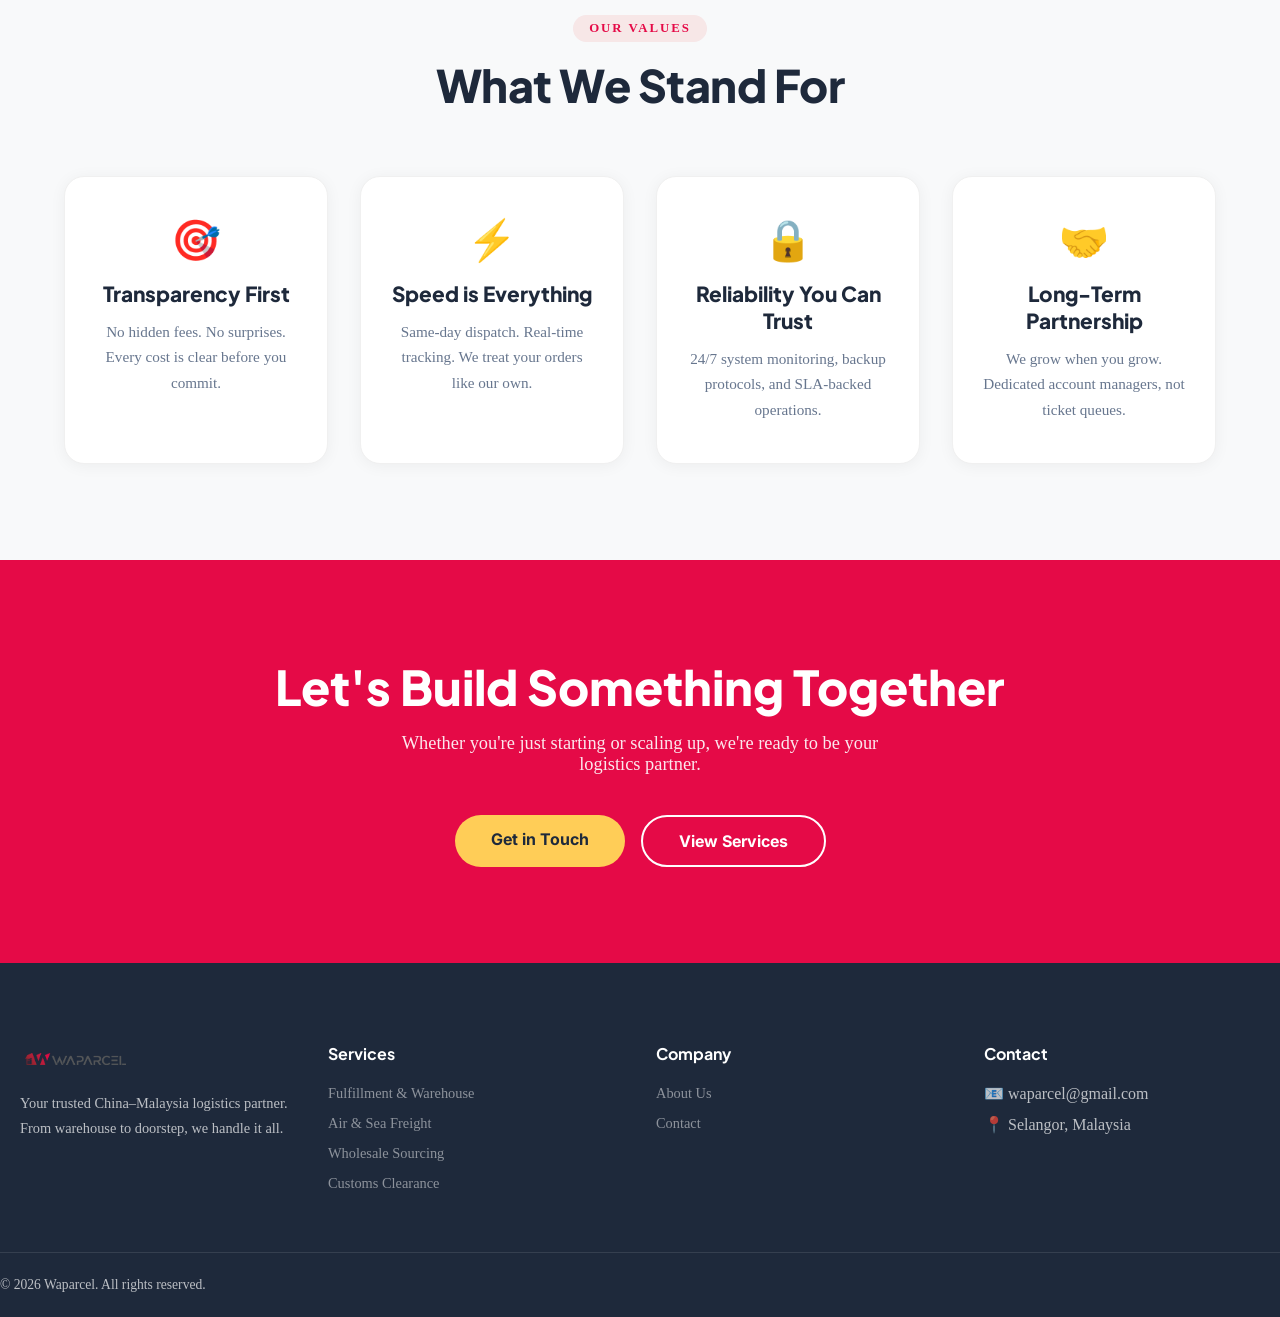
==== commit d1ab6713: "Fix: show about images on desktop, fix SIRIM margin, reduce logo size" ====
--- a/about.html
+++ b/about.html
@@ -46,10 +46,13 @@
   .footer-col h4 { text-align: center !important; }
   .footer-col ul { justify-content: center !important; }
   
-  /* About page - hide on mobile */
+  /* About page - show images on desktop */
+  img { max-width: 100%; height: auto; }
+}
+
+@media (max-width: 768px) {
   .about-image { display: none !important; }
   .about-features, .about-feature { display: none !important; }
-  img { max-width: 100%; height: auto; }
 }
 </style>
 </head>
--- a/css/style.css
+++ b/css/style.css
@@ -106,7 +106,7 @@
   font-size: 1.3rem;
   letter-spacing: -0.5px;
 }
-.logo img { height: 52px; width: auto; }
+.logo img { height: 40px; width: auto; }
 .logo-icon {
   width: 40px; height: 40px;
   background: var(--white);
@@ -614,6 +614,8 @@
   .footer-grid { grid-template-columns: repeat(4, 1fr); gap: 32px; }
   .contact-grid { grid-template-columns: 1fr; }
 }
+
+
 @media (max-width: 768px) {
   /* Reset to prevent cut off */
   *, *::before, *::after { box-sizing: border-box; }
@@ -625,7 +627,7 @@
   .header-inner { height: 52px; }
   .nav { display: none; }
   .mobile-toggle { display: block; }
-  .logo img { height: 32px; }
+  .logo img { height: 24px !important; }
   .nav-cta { padding: 6px 10px; font-size: 0.7rem; white-space: nowrap; }
   
   /* Hero */
@@ -651,9 +653,7 @@
   .services-grid { display: flex; flex-direction: column; gap: 16px; width: 100%; }
   .service-card { width: 100%; box-sizing: border-box; }
   
-  /* About page images - hide on mobile */
-  .about-img, .about-grid img { display: none !important; }
-  .about-section { padding: 40px 16px !important; }
+
   .service-card { padding: 16px 12px; box-sizing: border-box; }
   .service-icon { font-size: 1.5rem; }
   .service-title { font-size: 1rem; }
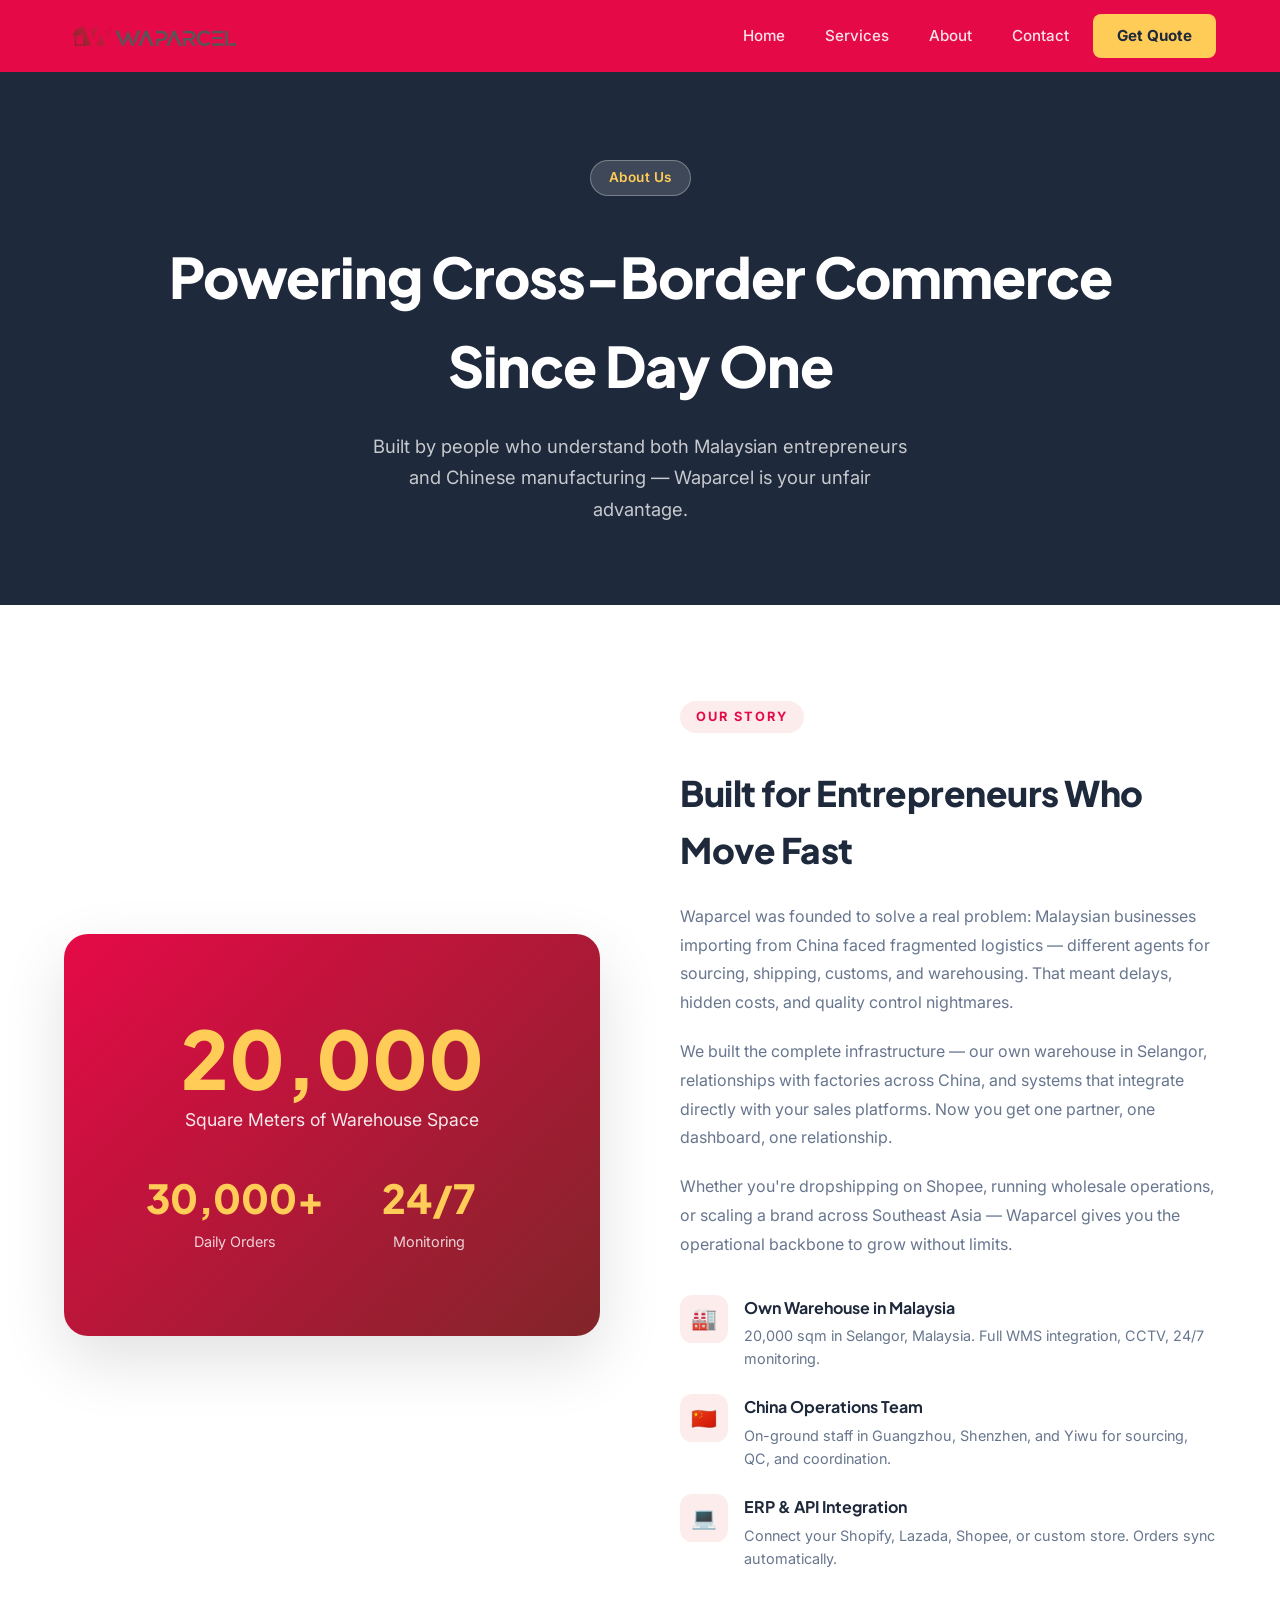
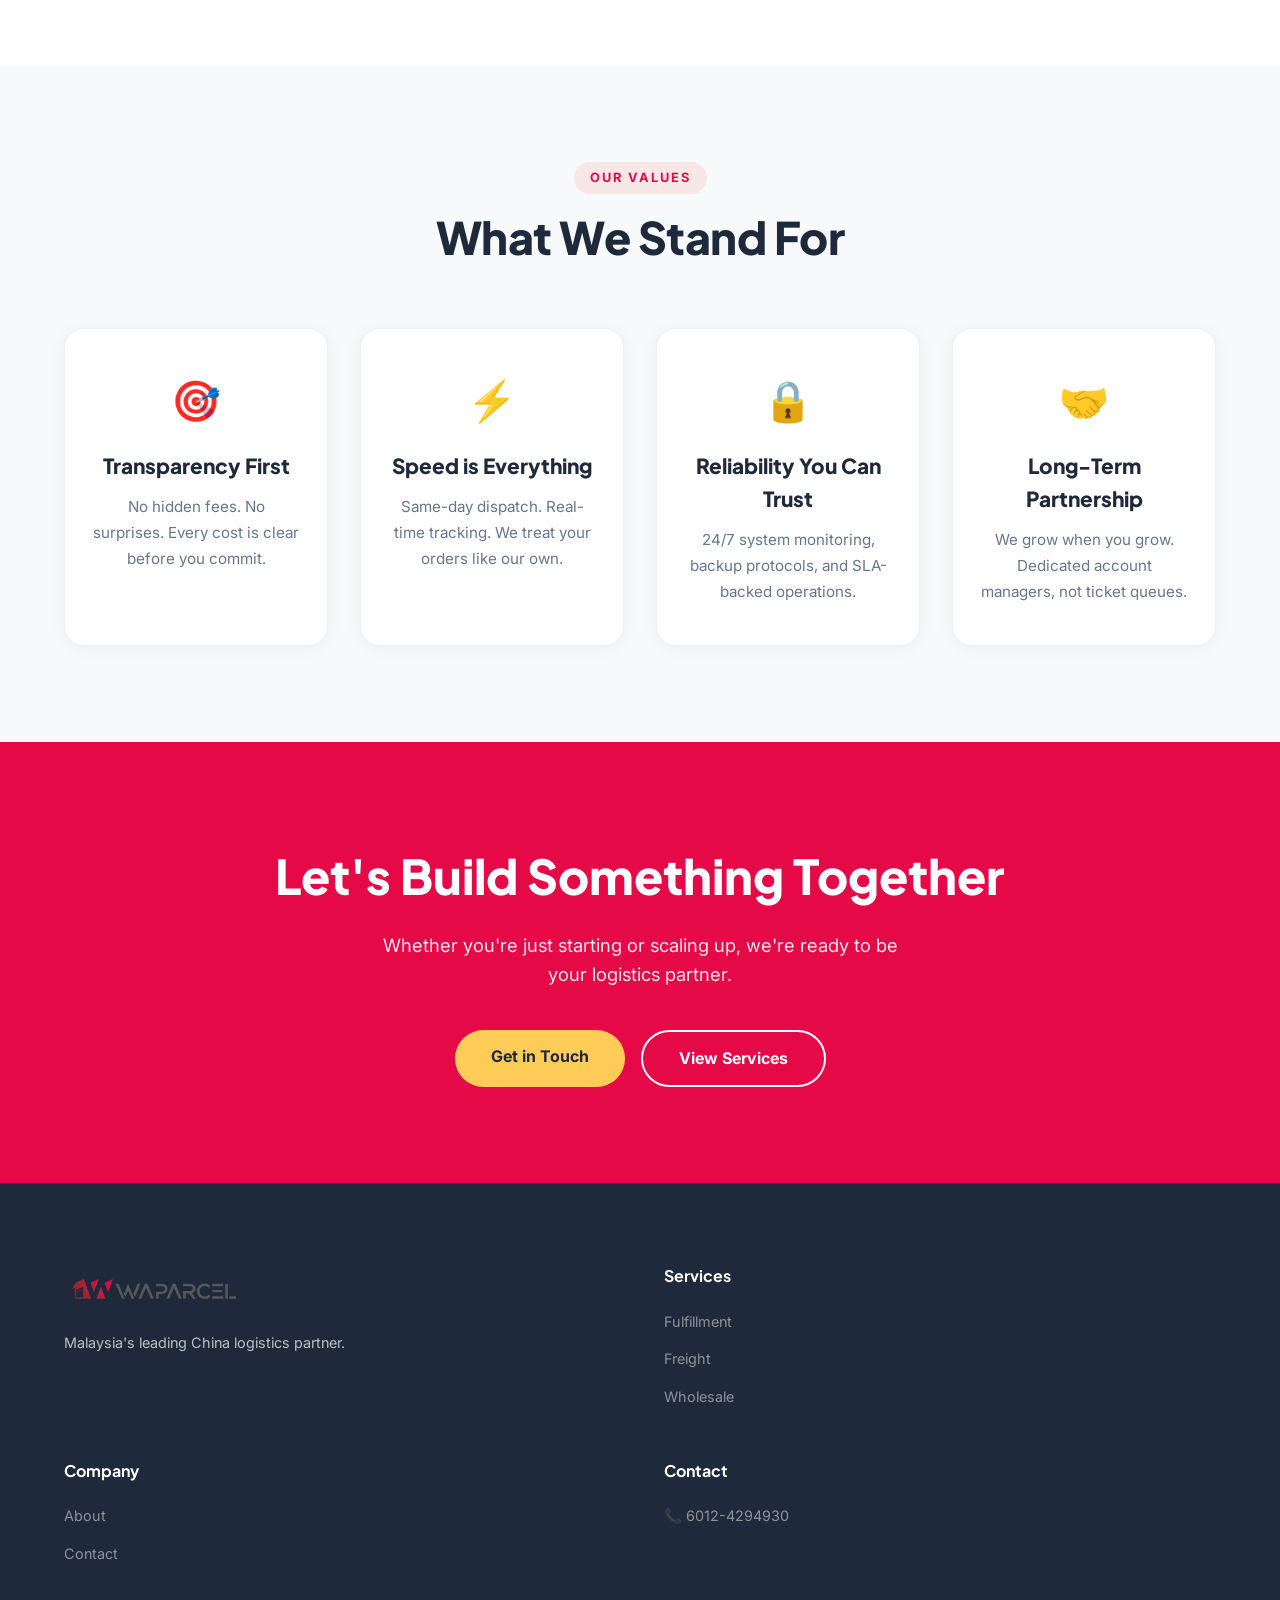
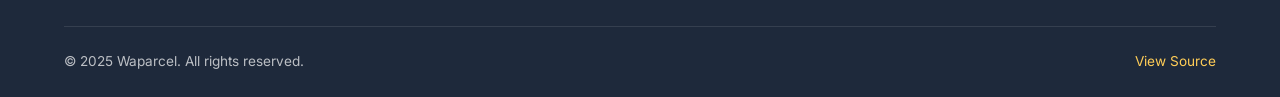
==== commit 7a96dcf2: "Revert to April 10 stable state - restore desktop layout" ====
--- a/about.html
+++ b/about.html
@@ -1,60 +1,13 @@
 <!DOCTYPE html>
 <html lang="en">
 <head>
-<!-- Google tag (gtag.js) -->
-<script async src="https://www.googletagmanager.com/gtag/js?id=G-65H1P3PLHP"></script>
-<script>
-  window.dataLayer = window.dataLayer || [];
-  function gtag(){dataLayer.push(arguments);}
-  gtag('js', new Date());
-  gtag('config', 'G-65H1P3PLHP');
-</script>
   <meta charset="UTF-8">
   <meta name="viewport" content="width=device-width, initial-scale=1.0">
-  <title>About WAPARCEL – China-Malaysia Logistics Partner</title>
-  <meta name="description" content="Waparcel is Malaysia's trusted China logistics partner since 2020. 20,000 sqm warehouse, 30,000+ daily orders. We handle air freight, sea freight, fulfillment, and more.">
-  <link rel="canonical" href="https://waparcel.com/about.html">
-  <meta property="og:title" content="About Waparcel – Your China-Malaysia Logistics Partner">
-  <meta property="og:description" content="Learn about Waparcel - Malaysia's leading China logistics company with 20,000 sqm warehouse and 30,000+ daily orders.">
-  <meta property="og:url" content="https://waparcel.com/about.html">
   <meta name="description" content="About Waparcel — Malaysia's trusted China logistics partner. 20,000 sqm warehouse, serving 30,000+ orders daily across Malaysia and China.">
   <title>About Us – WAPARCEL | China-Malaysia Logistics</title>
   <link rel="preconnect" href="https://fonts.googleapis.com">
   <link href="https://fonts.googleapis.com/css2?family=Plus+Jakarta+Sans:wght@600;700;800;900&family=Inter:wght@400;500;600;700&display=swap" rel="stylesheet">
   <link rel="stylesheet" href="css/style.css">
-<style>
-@media (max-width: 768px) { 
-  /* Header */
-  .header { display: block !important; visibility: visible !important; height: auto !important; padding: 10px 16px !important; position: relative !important; background: #E50A47; } 
-  .header-inner { display: flex; align-items: center; justify-content: space-between; height: auto; }
-  .nav { display: none !important; } 
-  .mobile-toggle { display: block !important; }
-  .logo img { height: 28px; }
-  .nav-cta { display: none !important; }
-  .container { max-width: 100% !important; padding: 0 16px !important; width: 100% !important; box-sizing: border-box !important; } 
-  body { overflow-x: hidden !important; } 
-  .hero { width: 100% !important; padding: 70px 0 40px !important; } 
-  .hero-content { width: 100% !important; max-width: 100% !important; padding: 16px !important; box-sizing: border-box !important; } 
-  .hero-stats { display: flex !important; flex-direction: column !important; gap: 16px !important; width: 100% !important; align-items: center !important; } 
-  .section, .cta-section, .footer { width: 100% !important; max-width: 100% !important; box-sizing: border-box !important; overflow-x: hidden !important; }
-  .footer-grid { display: flex !important; flex-direction: column !important; gap: 24px; text-align: center !important; }
-  .footer-grid > div { text-align: center !important; width: 100%; }
-  .footer-brand { text-align: center !important; }
-  .footer-brand img { display: block !important; margin-left: auto !important; margin-right: auto !important; height: 32px; }
-  .footer-brand p { text-align: center !important; }
-  .footer-col { text-align: center !important; }
-  .footer-col h4 { text-align: center !important; }
-  .footer-col ul { justify-content: center !important; }
-  
-  /* About page - show images on desktop */
-  img { max-width: 100%; height: auto; }
-}
-
-@media (max-width: 768px) {
-  .about-image { display: none !important; }
-  .about-features, .about-feature { display: none !important; }
-}
-</style>
 </head>
 <body>
 
@@ -73,27 +26,6 @@
     </button>
   </div>
 </header>
-<!-- Mobile Menu -->
-<div id="mobileMenuOverlay" style="display:none; position:fixed; top:50px; left:0; right:0; bottom:0; background:#E50A47; z-index:998; padding:20px;">
-  <div style="display:flex; flex-direction:column; gap:8px;">
-    <a href="index.html" style="color:white; padding:14px 20px; text-decoration:none; font-size:1rem; border-radius:8px; background:rgba(255,255,255,0.1);">Home</a>
-    <a href="services.html" style="color:white; padding:14px 20px; text-decoration:none; font-size:1rem; border-radius:8px; background:rgba(255,255,255,0.1);">Services</a>
-    <a href="about.html" style="color:white; padding:14px 20px; text-decoration:none; font-size:1rem; border-radius:8px; background:rgba(255,255,255,0.1);">About</a>
-    <a href="contact.html" style="color:white; padding:14px 20px; text-decoration:none; font-size:1rem; border-radius:8px; background:rgba(255,255,255,0.1);">Contact</a>
-  </div>
-</div>
-<script>
-document.addEventListener("DOMContentLoaded",function(){
-  var toggle=document.querySelector(".mobile-toggle");
-  var menu=document.getElementById("mobileMenuOverlay");
-  if(toggle&&menu){
-    toggle.addEventListener("click",function(){
-      menu.style.display=menu.style.display==="block"?"none":"block";
-    });
-  }
-});
-</script>
-
 <div class="mobile-menu" id="mobileMenu">
   <a href="index.html" onclick="toggleMobile()">Home</a>
   <a href="services.html" onclick="toggleMobile()">Services</a>
@@ -115,7 +47,22 @@
 <section class="section">
   <div class="container">
     <div class="about-grid">
-
+      <div class="about-image">
+        <div class="about-image-inner">
+          <div class="big-num">20,000</div>
+          <p>Square Meters of Warehouse Space</p>
+          <div style="margin-top:32px; display:grid; grid-template-columns:1fr 1fr; gap:16px; text-align:center;">
+            <div>
+              <div style="font-size:2.5rem; font-weight:900; color:var(--yellow); font-family:var(--font-head);">30,000+</div>
+              <div style="font-size:0.9rem; opacity:0.8;">Daily Orders</div>
+            </div>
+            <div>
+              <div style="font-size:2.5rem; font-weight:900; color:var(--yellow); font-family:var(--font-head);">24/7</div>
+              <div style="font-size:0.9rem; opacity:0.8;">Monitoring</div>
+            </div>
+          </div>
+        </div>
+      </div>
       <div>
         <span class="section-label">Our Story</span>
         <h2 style="font-family:var(--font-head); font-size:2.2rem; font-weight:800; margin:16px 0 24px; letter-spacing:-0.5px;">Built for Entrepreneurs Who Move Fast</h2>
@@ -195,46 +142,23 @@
   </div>
 </section>
 
-    <!-- FOOTER -->
-    <footer class="footer">
-      <div class="footer-grid">
-        <div class="footer-brand">
-          <img src="images/logo.png" alt="WAPARCEL" height="40">
-          <p>Your trusted China–Malaysia logistics partner. From warehouse to doorstep, we handle it all.</p>
-        </div>
-        <div class="footer-col">
-          <h4>Services</h4>
-          <ul>
-            <li><a href="services.html">Fulfillment & Warehouse</a></li>
-            <li><a href="services.html">Air & Sea Freight</a></li>
-            <li><a href="services.html">Wholesale Sourcing</a></li>
-            <li><a href="services.html">Customs Clearance</a></li>
-          </ul>
-        </div>
-        <div class="footer-col">
-          <h4>Company</h4>
-          <ul>
-            <li><a href="about.html">About Us</a></li>
-            <li><a href="contact.html">Contact</a></li>
-          </ul>
-        </div>
-        <div class="footer-col">
-          <h4>Contact</h4>
-          <ul>
-            <li>📧 waparcel@gmail.com</li>
-            <li>📍 Selangor, Malaysia</li>
-          </ul>
-        </div>
+<footer class="footer">
+  <div class="container">
+    <div class="footer-grid">
+      <div class="footer-brand">
+        <div class="logo"><img src="images/logo.png" alt="WAPARCEL" height="40"></div>
+        <p>Malaysia's leading China logistics partner.</p>
       </div>
-      <div class="footer-bottom"><span>© 2026 Waparcel. All rights reserved.</span></div>
-    </footer>
+      <div class="footer-col"><h4>Services</h4><ul><li><a href="services.html">Fulfillment</a></li><li><a href="services.html">Freight</a></li><li><a href="services.html">Wholesale</a></li></ul></div>
+      <div class="footer-col"><h4>Company</h4><ul><li><a href="about.html">About</a></li><li><a href="contact.html">Contact</a></li></ul></div>
+      <div class="footer-col"><h4>Contact</h4><ul><li><a href="tel:+60124294930">📞 6012-4294930</a></li></ul></div>
+    </div>
+    <div class="footer-bottom"><span>© 2025 Waparcel. All rights reserved.</span><a href="https://github.com/tokencount/waparcel-static" target="_blank">View Source</a></div>
+  </div>
+</footer>
 
-    <button class="scroll-top" id="scrollTop" onclick="window.scrollTo({top:0,behavior:'smooth'})">↑</button>
-    <script src="js/main.js"></script>
-    
-<!-- Cloudflare Web Analytics -->
-<script defer src='https://static.cloudflareinsights.com/beacon.min.js' data-cf-beacon='{"token": "0a7e1320b04f4603828171eef7c8d79c"}'></script>
-<!-- End Cloudflare Web Analytics -->
 
+<button class="scroll-top" id="scrollTop" onclick="window.scrollTo({top:0,behavior:'smooth'})">↑</button>
+<script src="js/main.js"></script>
 </body>
-    </html>+</html>
--- a/css/style.css
+++ b/css/style.css
@@ -23,8 +23,6 @@
 html { scroll-behavior: smooth; font-size: 16px; }
 
 body {
-  overflow-x: hidden;
-} overflow-x: hidden;
   font-family: var(--font-body);
   color: var(--dark);
   line-height: 1.6;
@@ -106,7 +104,7 @@
   font-size: 1.3rem;
   letter-spacing: -0.5px;
 }
-.logo img { height: 40px; width: auto; }
+.logo img { height: 52px; width: auto; }
 .logo-icon {
   width: 40px; height: 40px;
   background: var(--white);
@@ -513,7 +511,7 @@
 textarea { resize: vertical; min-height: 120px; }
 
 /* ---- Footer ---- */
-.site-footer,.footer {
+.footer {
   background: var(--dark);
   color: rgba(255,255,255,0.7);
   padding: 80px 0 0;
@@ -525,8 +523,8 @@
   padding-bottom: 60px;
   border-bottom: 1px solid rgba(255,255,255,0.1);
 }
-.footer-brand .logo,.footer-brand img { color: var(--white); margin-bottom: 16px; margin-left: 20px; display: block; height: 32px; }
-.footer-brand p { font-size: 0.9rem; line-height: 1.7; max-width: 300px; margin: 12px 0 0 20px; }
+.footer-brand .logo { color: var(--white); margin-bottom: 16px; }
+.footer-brand p { font-size: 0.9rem; line-height: 1.7; max-width: 300px; }
 .footer-col h4 {
   font-family: var(--font-head);
   font-size: 1rem;
@@ -611,79 +609,22 @@
 .delay-4 { animation-delay: 0.4s; }
 .delay-5 { animation-delay: 0.5s; }
 
-  .footer-grid { grid-template-columns: repeat(4, 1fr); gap: 32px; }
+  .footer-grid { grid-template-columns: 1fr 1fr; }
   .contact-grid { grid-template-columns: 1fr; }
 }
-
-
 @media (max-width: 768px) {
-  /* Reset to prevent cut off */
-  *, *::before, *::after { box-sizing: border-box; }
-  html, body { width: 100%; max-width: 100%; margin: 0; padding: 0; overflow-x: hidden; }
-  .container { max-width: 100% !important; padding-left: 12px; padding-right: 12px; }
-  
-  /* Header */
-  .header, .mobile-toggle, .header-inner { display: none !important; }
-  .header-inner { height: 52px; }
   .nav { display: none; }
   .mobile-toggle { display: block; }
-  .logo img { height: 24px !important; }
-  .nav-cta { padding: 6px 10px; font-size: 0.7rem; white-space: nowrap; }
-  
-  /* Hero */
-  .hero { width: 100%; padding: 16px 12px 40px; box-sizing: border-box; }
-  .hero-badge { font-size: 0.7rem; }
-  .hero-title { font-size: 1.5rem; line-height: 1.3; }
-  .hero-desc { font-size: 0.9rem; }
-  .hero-actions { flex-direction: column; gap: 10px; }
-  .hero-actions .btn { width: 100%; box-sizing: border-box; }
-  .hero-stats { display: flex; flex-direction: column; gap: 12px; align-items: center; }
-  .hero-stat { padding: 8px 4px; }
-  .hero-stat-num { font-size: 1rem; }
-  .hero-stat-label { font-size: 0.6rem; }
-  
-  /* Sections */
-  .section { width: 100%; padding: 40px 12px; box-sizing: border-box; }
-  .section-header { margin-bottom: 24px; }
-  .section-label { font-size: 0.75rem; }
-  .section-title { font-size: 1.4rem; }
-  .section-subtitle { font-size: 0.9rem; }
-  
-  /* Services Grid - 1 column on mobile */
-  .services-grid { display: flex; flex-direction: column; gap: 16px; width: 100%; }
-  .service-card { width: 100%; box-sizing: border-box; }
-  
-
-  .service-card { padding: 16px 12px; box-sizing: border-box; }
-  .service-icon { font-size: 1.5rem; }
-  .service-title { font-size: 1rem; }
-  .service-desc { font-size: 0.85rem; }
-  
-  /* Stats */
-  .stats-grid { display: grid; grid-template-columns: 1fr 1fr; gap: 12px; width: 100%; }
-  .stat-card { padding: 12px; box-sizing: border-box; }
-  .stat-num { font-size: 1.2rem; }
-  .stat-label { font-size: 0.7rem; }
-  
-  /* CTA */
-  .cta-section { width: 100%; padding: 40px 12px; box-sizing: border-box; }
-  .cta-section h2 { font-size: 1.4rem; }
-  .cta-section p { font-size: 0.9rem; }
-  
-  /* Footer - Stack vertically */
-  .footer { width: 100%; padding: 24px 16px; box-sizing: border-box; text-align: center; }
-  .footer-grid { display: flex; flex-direction: column; gap: 24px; }
-  .footer-grid > div { text-align: center; max-width: 100%; }
-  .footer-brand { margin-bottom: 20px; }
-  .footer-brand img { height: 28px; margin: 0 auto 8px; display: block; }
-  .footer-brand p { font-size: 0.75rem; text-align: center; max-width: 100%; }
-  .footer-col { margin-bottom: 16px; text-align: center; }
-  .footer-col h4 { font-size: 0.75rem; margin-bottom: 8px; text-align: center; }
-  .footer-col ul { display: flex; flex-direction: column; gap: 6px; align-items: center; }
-  .footer-col li, .footer-col a { font-size: 0.75rem; }
-  .footer-bottom { flex-direction: column; gap: 4px; text-align: center; font-size: 0.65rem; padding-top: 16px; border-top: 1px solid rgba(255,255,255,0.1); }
-  
-  /* Form */
+  .hero-stats { grid-template-columns: repeat(3, 1fr); gap: 16px; }
+  .hero-stat-num { font-size: 1.5rem; }
+  .footer-grid { grid-template-columns: 1fr; gap: 32px; }
+  .footer-bottom { flex-direction: column; gap: 12px; text-align: center; }
   .form-row { grid-template-columns: 1fr; }
-  .contact-grid { grid-template-columns: 1fr; gap: 24px; }
-}
+  .section { padding: 64px 0; }
+}
+@media (max-width: 480px) {
+  .hero-actions { flex-direction: column; }
+  .hero-actions .btn { text-align: center; }
+  .hero-stats { grid-template-columns: 1fr 1fr; }
+  .services-grid { grid-template-columns: 1fr; }
+}
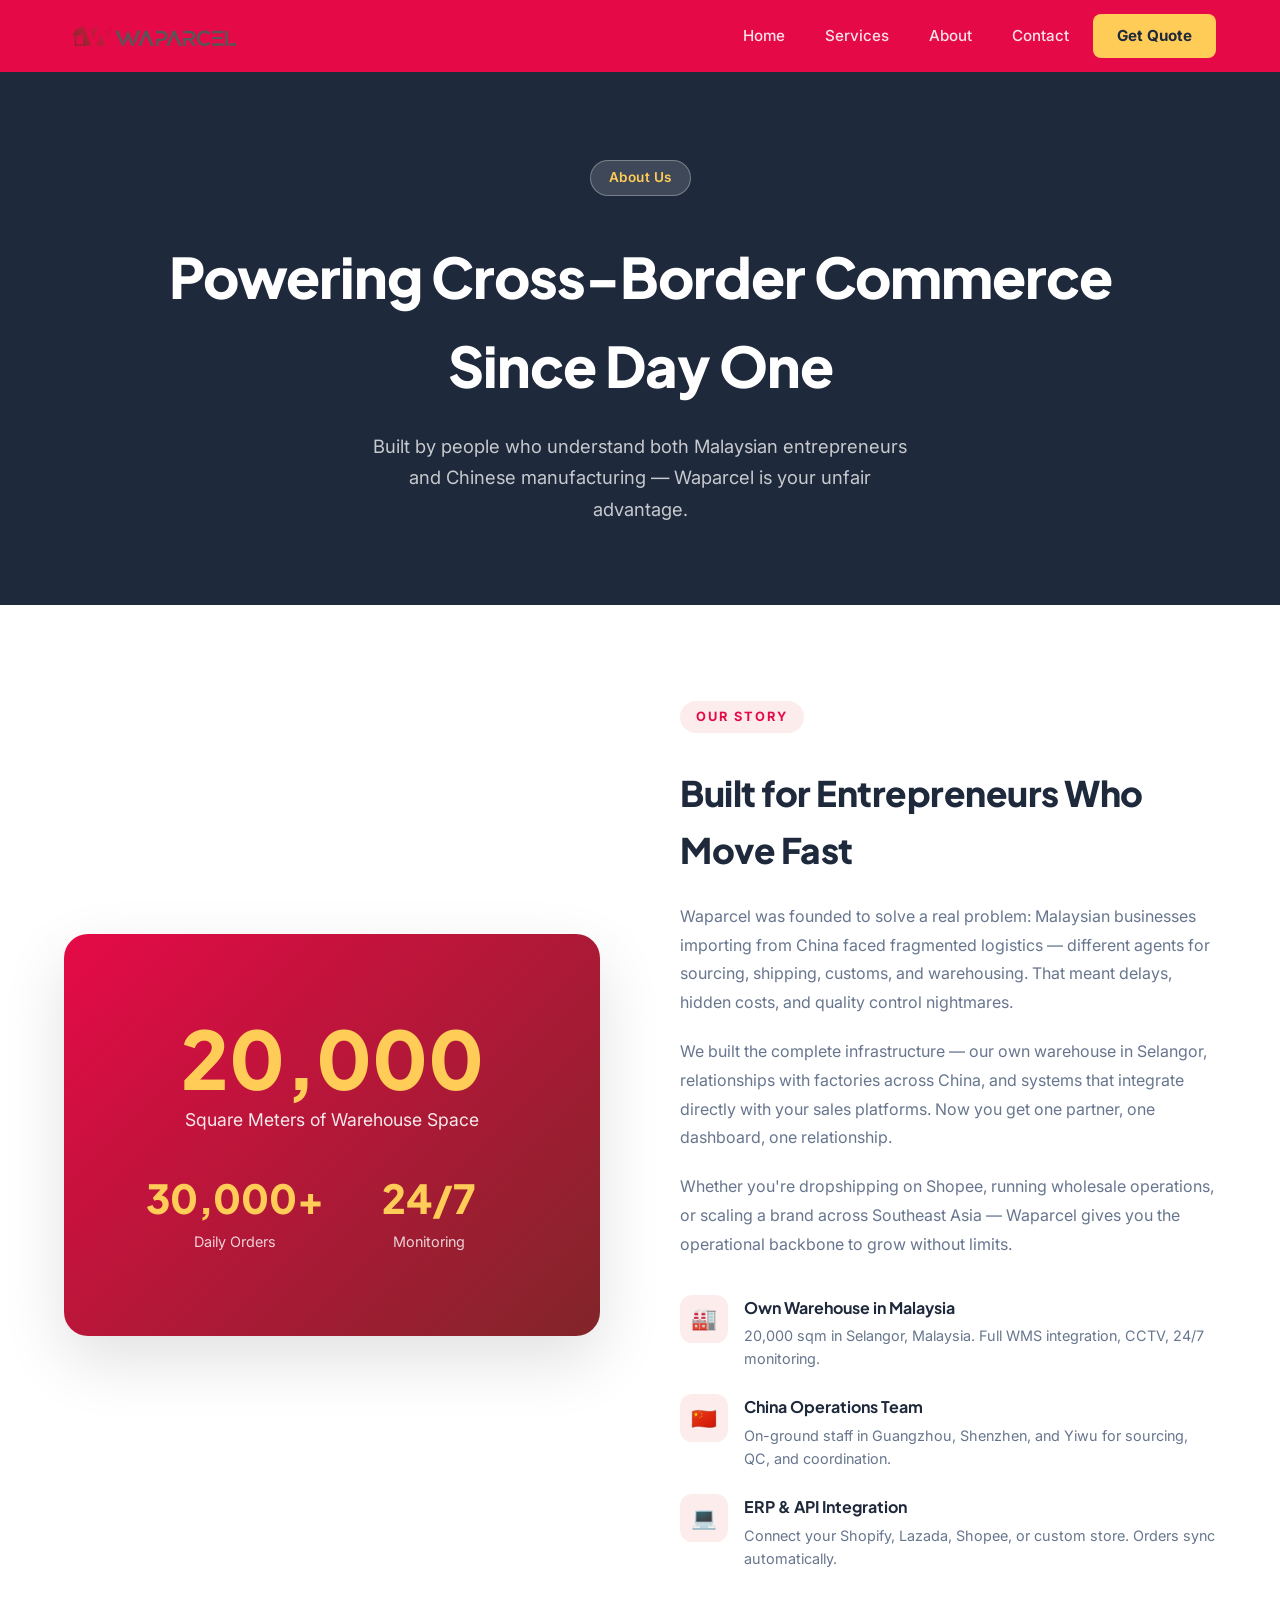
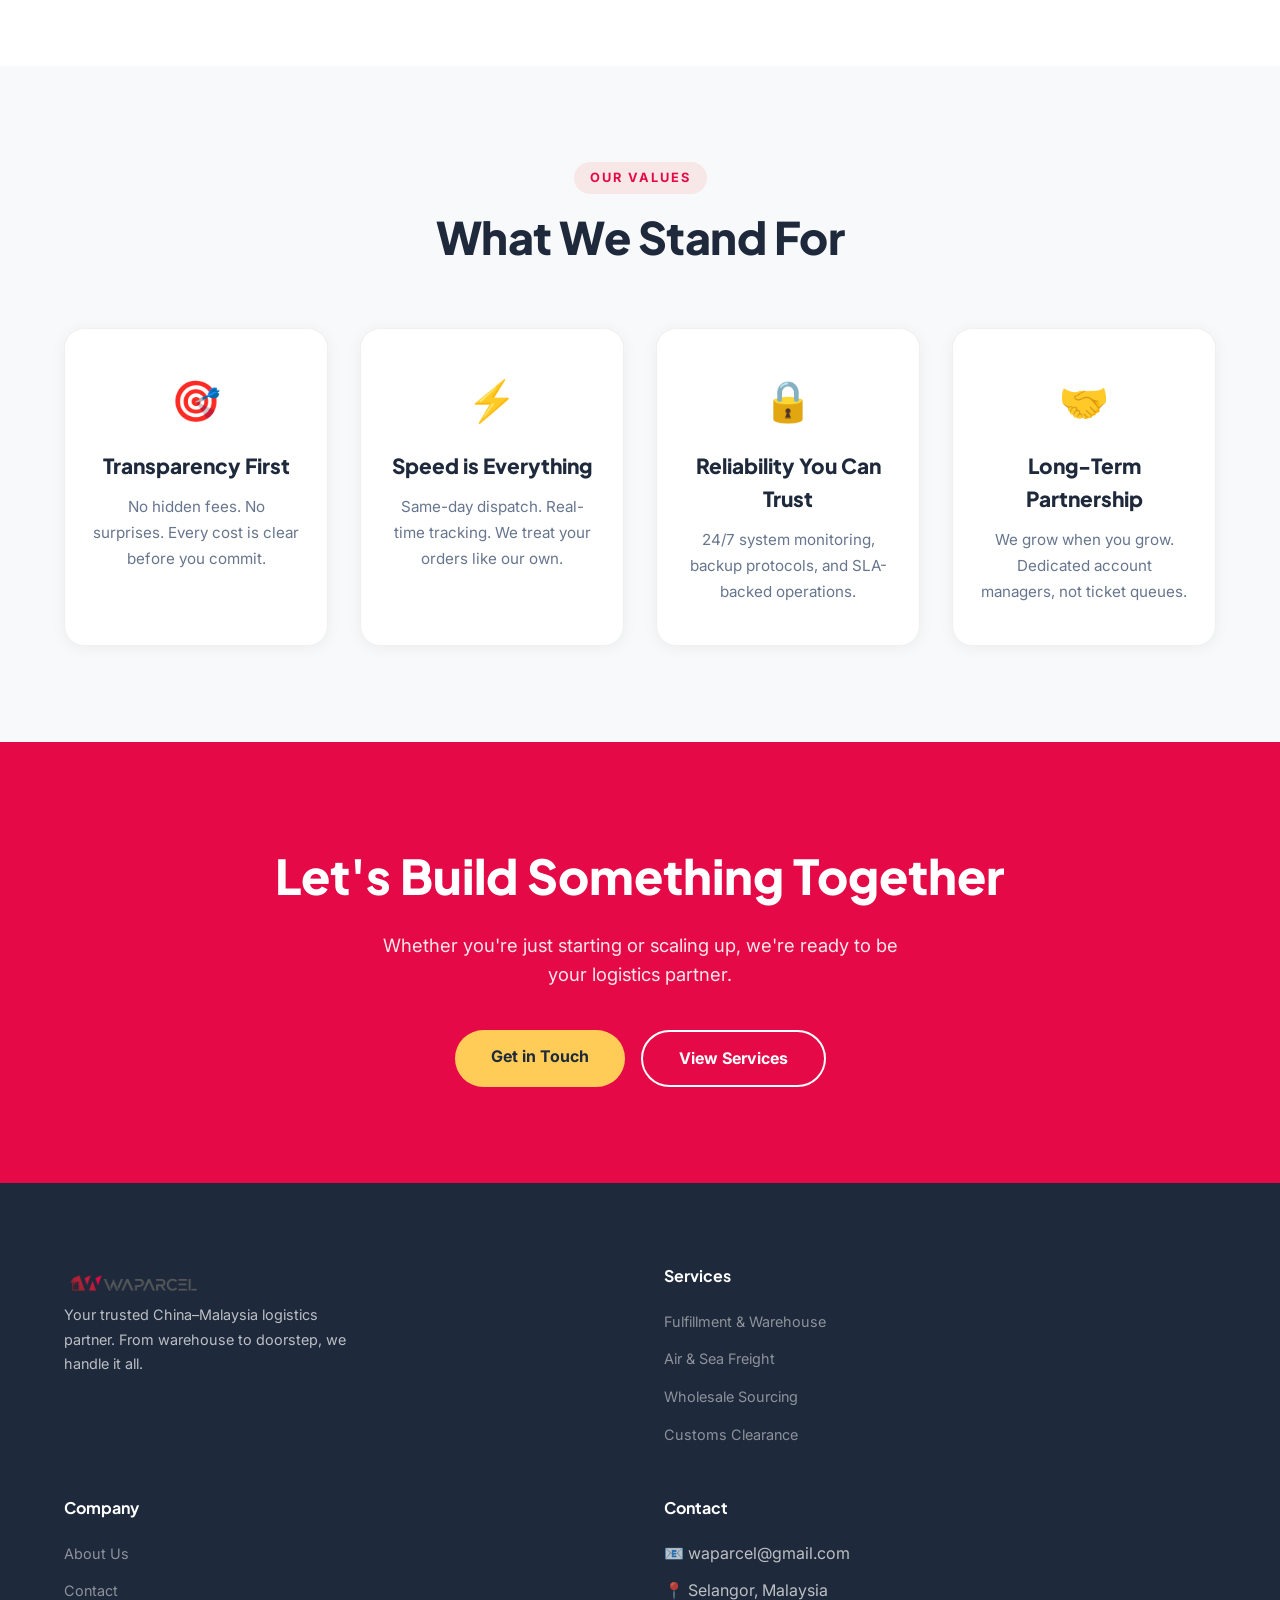
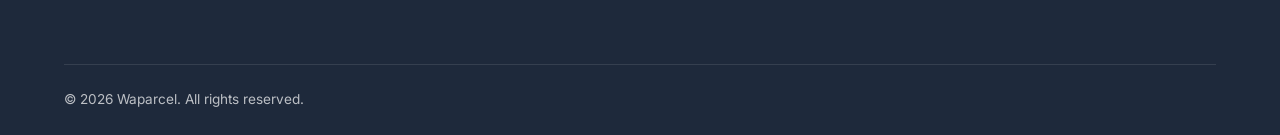
==== commit bbb2a703: "Apply same footer to all pages" ====
--- a/about.html
+++ b/about.html
@@ -142,23 +142,48 @@
   </div>
 </section>
 
-<footer class="footer">
-  <div class="container">
-    <div class="footer-grid">
-      <div class="footer-brand">
-        <div class="logo"><img src="images/logo.png" alt="WAPARCEL" height="40"></div>
-        <p>Malaysia's leading China logistics partner.</p>
+<!-- FOOTER -->
+    <footer class="footer">
+      <div class="container">
+        <div class="footer-grid">
+          <div class="footer-brand">
+            <img src="images/logo.png" alt="WAPARCEL" height="40">
+            <p>Your trusted China–Malaysia logistics partner. From warehouse to doorstep, we handle it all.</p>
+          </div>
+          <div class="footer-col">
+            <h4>Services</h4>
+            <ul>
+              <li><a href="services.html">Fulfillment & Warehouse</a></li>
+              <li><a href="services.html">Air & Sea Freight</a></li>
+              <li><a href="services.html">Wholesale Sourcing</a></li>
+              <li><a href="services.html">Customs Clearance</a></li>
+            </ul>
+          </div>
+          <div class="footer-col">
+            <h4>Company</h4>
+            <ul>
+              <li><a href="about.html">About Us</a></li>
+              <li><a href="contact.html">Contact</a></li>
+            </ul>
+          </div>
+          <div class="footer-col">
+            <h4>Contact</h4>
+            <ul>
+              <li>📧 waparcel@gmail.com</li>
+              <li>📍 Selangor, Malaysia</li>
+            </ul>
+          </div>
+        </div>
+        <div class="footer-bottom"><span>© 2026 Waparcel. All rights reserved.</span></div>
       </div>
-      <div class="footer-col"><h4>Services</h4><ul><li><a href="services.html">Fulfillment</a></li><li><a href="services.html">Freight</a></li><li><a href="services.html">Wholesale</a></li></ul></div>
-      <div class="footer-col"><h4>Company</h4><ul><li><a href="about.html">About</a></li><li><a href="contact.html">Contact</a></li></ul></div>
-      <div class="footer-col"><h4>Contact</h4><ul><li><a href="tel:+60124294930">📞 6012-4294930</a></li></ul></div>
-    </div>
-    <div class="footer-bottom"><span>© 2025 Waparcel. All rights reserved.</span><a href="https://github.com/tokencount/waparcel-static" target="_blank">View Source</a></div>
-  </div>
-</footer>
+    </footer>
+
+    <button class="scroll-top" id="scrollTop" onclick="window.scrollTo({top:0,behavior:'smooth'})">↑</button>
 
 
-<button class="scroll-top" id="scrollTop" onclick="window.scrollTo({top:0,behavior:'smooth'})">↑</button>
+<button class="scroll-top" id="scrollTop" onclick="window.scrollTo({top:0,behavior:'smooth'})" aria-label="Scroll to top">↑</button>
+
 <script src="js/main.js"></script>
-</body>
-</html>
+
+    </body>
+</html>
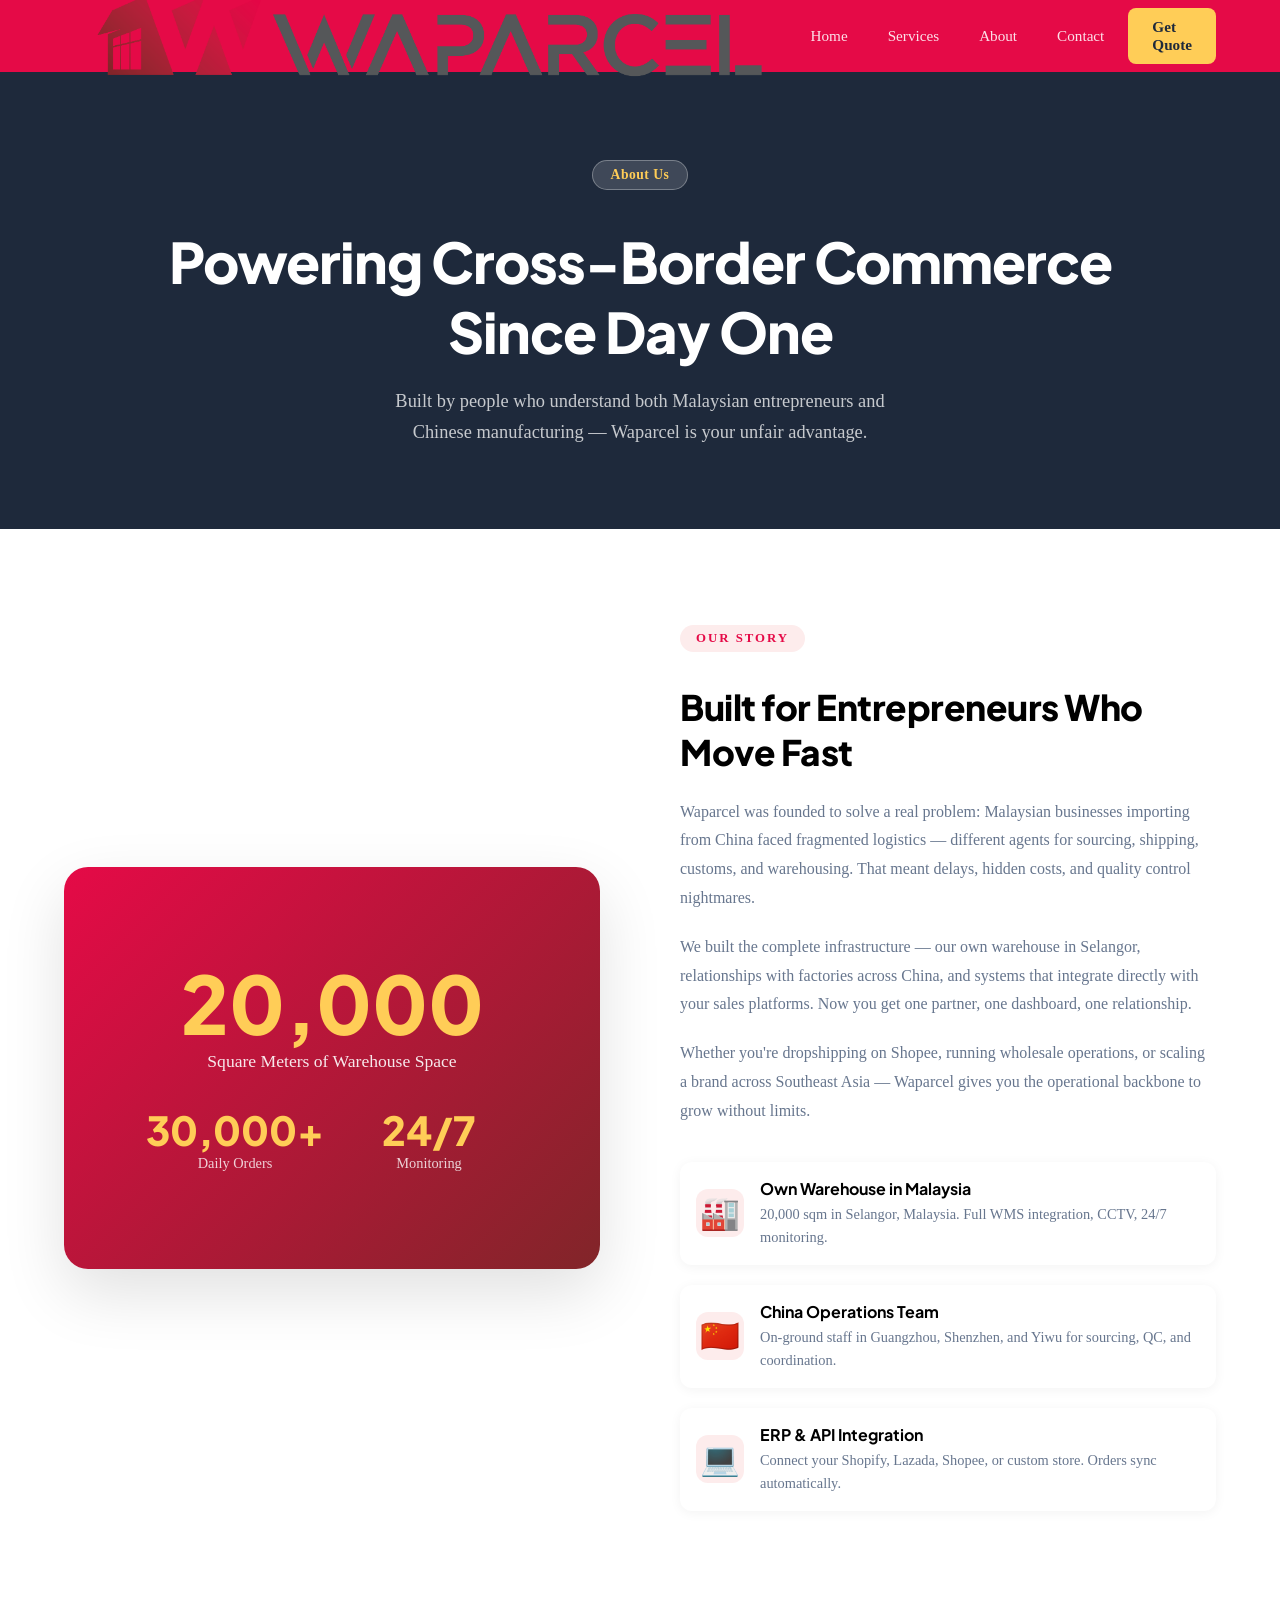
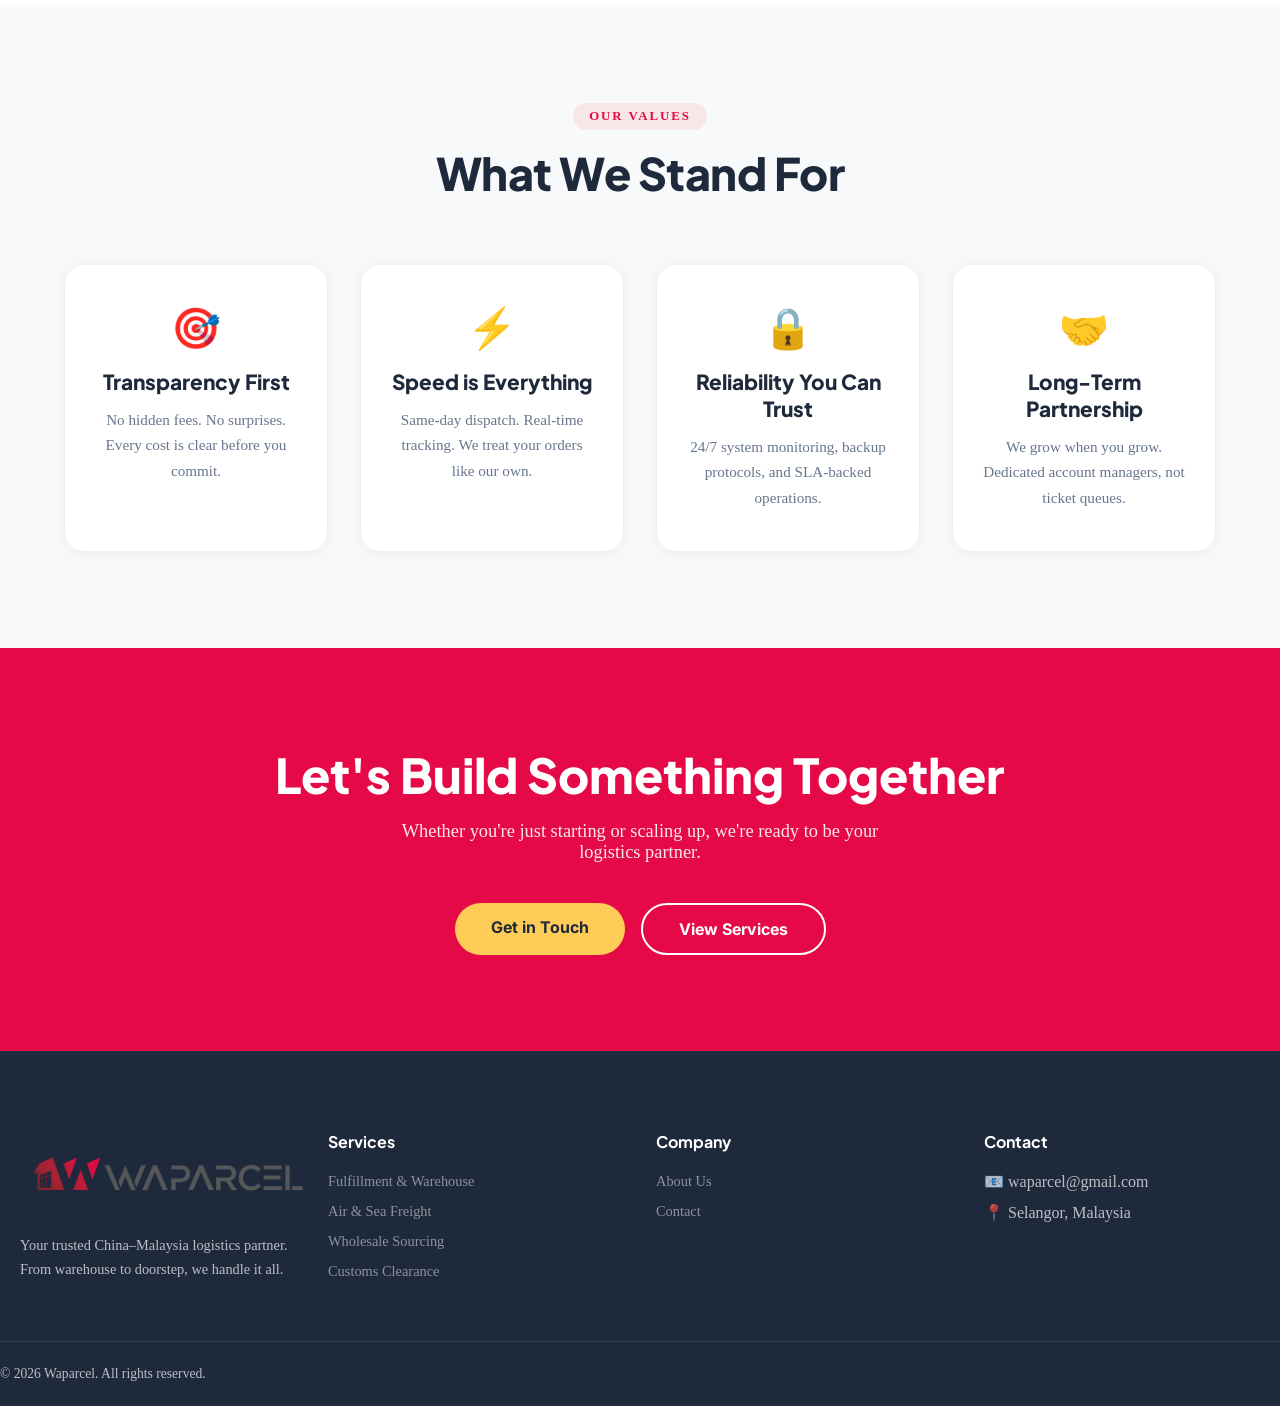
==== commit 30cf5719: "Rollback to 11:44 version - clean desktop layout" ====
--- a/about.html
+++ b/about.html
@@ -1,13 +1,71 @@
 <!DOCTYPE html>
 <html lang="en">
 <head>
+<!-- Google tag (gtag.js) -->
+<script async src="https://www.googletagmanager.com/gtag/js?id=G-65H1P3PLHP"></script>
+<script>
+  window.dataLayer = window.dataLayer || [];
+  function gtag(){dataLayer.push(arguments);}
+  gtag('js', new Date());
+  gtag('config', 'G-65H1P3PLHP');
+</script>
   <meta charset="UTF-8">
   <meta name="viewport" content="width=device-width, initial-scale=1.0">
+  <title>About WAPARCEL – China-Malaysia Logistics Partner</title>
+  <meta name="description" content="Waparcel is Malaysia's trusted China logistics partner since 2020. 20,000 sqm warehouse, 30,000+ daily orders. We handle air freight, sea freight, fulfillment, and more.">
+  <link rel="canonical" href="https://waparcel.com/about.html">
+  <meta property="og:title" content="About Waparcel – Your China-Malaysia Logistics Partner">
+  <meta property="og:description" content="Learn about Waparcel - Malaysia's leading China logistics company with 20,000 sqm warehouse and 30,000+ daily orders.">
+  <meta property="og:url" content="https://waparcel.com/about.html">
   <meta name="description" content="About Waparcel — Malaysia's trusted China logistics partner. 20,000 sqm warehouse, serving 30,000+ orders daily across Malaysia and China.">
   <title>About Us – WAPARCEL | China-Malaysia Logistics</title>
   <link rel="preconnect" href="https://fonts.googleapis.com">
   <link href="https://fonts.googleapis.com/css2?family=Plus+Jakarta+Sans:wght@600;700;800;900&family=Inter:wght@400;500;600;700&display=swap" rel="stylesheet">
   <link rel="stylesheet" href="css/style.css">
+<style>
+@media (max-width: 768px) { 
+  /* Simple mobile header */
+  .header { display: block !important; visibility: visible !important; height: auto !important; padding: 10px 16px !important; position: relative !important; background: #E50A47; } 
+  .header-inner { display: flex; align-items: center; justify-content: space-between; height: auto; }
+  .nav { display: none !important; } 
+  .mobile-toggle { display: block !important; }
+  .logo img { height: 28px; }
+  .nav-cta { display: none !important; }
+  .container { max-width: 100% !important; padding: 0 16px !important; width: 100% !important; box-sizing: border-box !important; } 
+  body { overflow-x: hidden !important; } 
+  .hero { width: 100% !important; padding: 70px 0 40px !important; } 
+  .hero-content { width: 100% !important; max-width: 100% !important; padding: 16px !important; box-sizing: border-box !important; } 
+  .hero-stats { display: flex !important; flex-direction: column !important; gap: 16px !important; width: 100% !important; align-items: center !important; } 
+  .section, .cta-section, .footer { width: 100% !important; max-width: 100% !important; box-sizing: border-box !important; overflow-x: hidden !important; }
+  .footer-grid { display: flex !important; flex-direction: column !important; gap: 24px; text-align: center !important; }
+  .footer-grid > div { text-align: center !important; width: 100%; }
+  .footer-brand { text-align: center !important; }
+  .footer-brand img { display: block !important; margin-left: auto !important; margin-right: auto !important; }
+  .footer-brand p { text-align: center !important; }
+  .footer-col { text-align: center !important; }
+  .footer-col h4 { text-align: center !important; }
+  .footer-col ul { justify-content: center !important; }
+}
+
+  /* Hide images on mobile */
+  img { max-width: 100% !important; height: auto !important; object-fit: contain; }
+  .service-card img, .about-img, .section img, .stats-grid img { display: none !important; }
+  /* About page - center features */
+  .about-features { display: flex; flex-direction: column; gap: 20px; }
+  .about-feature { display: flex; align-items: center; gap: 16px; padding: 16px; background: white; border-radius: 12px; box-shadow: 0 2px 12px rgba(0,0,0,0.05); }
+  .about-feature-icon { font-size: 2rem; flex-shrink: 0; }
+  .about-feature h4, .about-feature p { text-align: left; }
+  
+  /* About page mobile */
+  @media (max-width: 768px) {
+    .about-features { padding: 0 16px; }
+    .about-feature { flex-direction: column; text-align: center; padding: 20px; }
+    .about-feature-icon { font-size: 2.5rem; margin-bottom: 8px; }
+    .about-feature h4, .about-feature p { text-align: center !important; }
+    .about-feature > div { width: 100%; }
+    img { display: none !important; }
+  }
+</style>
 </head>
 <body>
 
@@ -26,6 +84,27 @@
     </button>
   </div>
 </header>
+<!-- Mobile Menu -->
+<div id="mobileMenuOverlay" style="display:none; position:fixed; top:50px; left:0; right:0; bottom:0; background:#E50A47; z-index:998; padding:20px;">
+  <div style="display:flex; flex-direction:column; gap:8px;">
+    <a href="index.html" style="color:white; padding:14px 20px; text-decoration:none; font-size:1rem; border-radius:8px; background:rgba(255,255,255,0.1);">Home</a>
+    <a href="services.html" style="color:white; padding:14px 20px; text-decoration:none; font-size:1rem; border-radius:8px; background:rgba(255,255,255,0.1);">Services</a>
+    <a href="about.html" style="color:white; padding:14px 20px; text-decoration:none; font-size:1rem; border-radius:8px; background:rgba(255,255,255,0.1);">About</a>
+    <a href="contact.html" style="color:white; padding:14px 20px; text-decoration:none; font-size:1rem; border-radius:8px; background:rgba(255,255,255,0.1);">Contact</a>
+  </div>
+</div>
+<script>
+document.addEventListener("DOMContentLoaded",function(){
+  var toggle=document.querySelector(".mobile-toggle");
+  var menu=document.getElementById("mobileMenuOverlay");
+  if(toggle&&menu){
+    toggle.addEventListener("click",function(){
+      menu.style.display=menu.style.display==="block"?"none":"block";
+    });
+  }
+});
+</script>
+
 <div class="mobile-menu" id="mobileMenu">
   <a href="index.html" onclick="toggleMobile()">Home</a>
   <a href="services.html" onclick="toggleMobile()">Services</a>
@@ -142,48 +221,46 @@
   </div>
 </section>
 
-<!-- FOOTER -->
+    <!-- FOOTER -->
     <footer class="footer">
-      <div class="container">
-        <div class="footer-grid">
-          <div class="footer-brand">
-            <img src="images/logo.png" alt="WAPARCEL" height="40">
-            <p>Your trusted China–Malaysia logistics partner. From warehouse to doorstep, we handle it all.</p>
-          </div>
-          <div class="footer-col">
-            <h4>Services</h4>
-            <ul>
-              <li><a href="services.html">Fulfillment & Warehouse</a></li>
-              <li><a href="services.html">Air & Sea Freight</a></li>
-              <li><a href="services.html">Wholesale Sourcing</a></li>
-              <li><a href="services.html">Customs Clearance</a></li>
-            </ul>
-          </div>
-          <div class="footer-col">
-            <h4>Company</h4>
-            <ul>
-              <li><a href="about.html">About Us</a></li>
-              <li><a href="contact.html">Contact</a></li>
-            </ul>
-          </div>
-          <div class="footer-col">
-            <h4>Contact</h4>
-            <ul>
-              <li>📧 waparcel@gmail.com</li>
-              <li>📍 Selangor, Malaysia</li>
-            </ul>
-          </div>
-        </div>
-        <div class="footer-bottom"><span>© 2026 Waparcel. All rights reserved.</span></div>
-      </div>
+      <div class="footer-grid">
+        <div class="footer-brand">
+          <img src="images/logo.png" alt="WAPARCEL" height="40">
+          <p>Your trusted China–Malaysia logistics partner. From warehouse to doorstep, we handle it all.</p>
+        </div>
+        <div class="footer-col">
+          <h4>Services</h4>
+          <ul>
+            <li><a href="services.html">Fulfillment & Warehouse</a></li>
+            <li><a href="services.html">Air & Sea Freight</a></li>
+            <li><a href="services.html">Wholesale Sourcing</a></li>
+            <li><a href="services.html">Customs Clearance</a></li>
+          </ul>
+        </div>
+        <div class="footer-col">
+          <h4>Company</h4>
+          <ul>
+            <li><a href="about.html">About Us</a></li>
+            <li><a href="contact.html">Contact</a></li>
+          </ul>
+        </div>
+        <div class="footer-col">
+          <h4>Contact</h4>
+          <ul>
+            <li>📧 waparcel@gmail.com</li>
+            <li>📍 Selangor, Malaysia</li>
+          </ul>
+        </div>
+      </div>
+      <div class="footer-bottom"><span>© 2026 Waparcel. All rights reserved.</span></div>
     </footer>
 
     <button class="scroll-top" id="scrollTop" onclick="window.scrollTo({top:0,behavior:'smooth'})">↑</button>
-
-
-<button class="scroll-top" id="scrollTop" onclick="window.scrollTo({top:0,behavior:'smooth'})" aria-label="Scroll to top">↑</button>
-
-<script src="js/main.js"></script>
-
-    </body>
-</html>+    <script src="js/main.js"></script>
+    
+<!-- Cloudflare Web Analytics -->
+<script defer src='https://static.cloudflareinsights.com/beacon.min.js' data-cf-beacon='{"token": "0a7e1320b04f4603828171eef7c8d79c"}'></script>
+<!-- End Cloudflare Web Analytics -->
+
+</body>
+    </html>
--- a/css/style.css
+++ b/css/style.css
@@ -23,6 +23,8 @@
 html { scroll-behavior: smooth; font-size: 16px; }
 
 body {
+  overflow-x: hidden;
+} overflow-x: hidden;
   font-family: var(--font-body);
   color: var(--dark);
   line-height: 1.6;
@@ -511,7 +513,7 @@
 textarea { resize: vertical; min-height: 120px; }
 
 /* ---- Footer ---- */
-.footer {
+.site-footer,.footer {
   background: var(--dark);
   color: rgba(255,255,255,0.7);
   padding: 80px 0 0;
@@ -523,8 +525,8 @@
   padding-bottom: 60px;
   border-bottom: 1px solid rgba(255,255,255,0.1);
 }
-.footer-brand .logo { color: var(--white); margin-bottom: 16px; }
-.footer-brand p { font-size: 0.9rem; line-height: 1.7; max-width: 300px; }
+.footer-brand .logo,.footer-brand img { color: var(--white); margin-bottom: 16px; margin-left: 20px; display: block; }
+.footer-brand p { font-size: 0.9rem; line-height: 1.7; max-width: 300px; margin: 12px 0 0 20px; }
 .footer-col h4 {
   font-family: var(--font-head);
   font-size: 1rem;
@@ -609,22 +611,79 @@
 .delay-4 { animation-delay: 0.4s; }
 .delay-5 { animation-delay: 0.5s; }
 
-  .footer-grid { grid-template-columns: 1fr 1fr; }
+  .footer-grid { grid-template-columns: repeat(4, 1fr); gap: 32px; }
   .contact-grid { grid-template-columns: 1fr; }
 }
 @media (max-width: 768px) {
+  /* Reset to prevent cut off */
+  *, *::before, *::after { box-sizing: border-box; }
+  html, body { width: 100%; max-width: 100%; margin: 0; padding: 0; overflow-x: hidden; }
+  .container { max-width: 100% !important; padding-left: 12px; padding-right: 12px; }
+  
+  /* Header */
+  .header, .mobile-toggle, .header-inner { display: none !important; }
+  .header-inner { height: 52px; }
   .nav { display: none; }
   .mobile-toggle { display: block; }
-  .hero-stats { grid-template-columns: repeat(3, 1fr); gap: 16px; }
-  .hero-stat-num { font-size: 1.5rem; }
-  .footer-grid { grid-template-columns: 1fr; gap: 32px; }
-  .footer-bottom { flex-direction: column; gap: 12px; text-align: center; }
+  .logo img { height: 32px; }
+  .nav-cta { padding: 6px 10px; font-size: 0.7rem; white-space: nowrap; }
+  
+  /* Hero */
+  .hero { width: 100%; padding: 16px 12px 40px; box-sizing: border-box; }
+  .hero-badge { font-size: 0.7rem; }
+  .hero-title { font-size: 1.5rem; line-height: 1.3; }
+  .hero-desc { font-size: 0.9rem; }
+  .hero-actions { flex-direction: column; gap: 10px; }
+  .hero-actions .btn { width: 100%; box-sizing: border-box; }
+  .hero-stats { display: flex; flex-direction: column; gap: 12px; align-items: center; }
+  .hero-stat { padding: 8px 4px; }
+  .hero-stat-num { font-size: 1rem; }
+  .hero-stat-label { font-size: 0.6rem; }
+  
+  /* Sections */
+  .section { width: 100%; padding: 40px 12px; box-sizing: border-box; }
+  .section-header { margin-bottom: 24px; }
+  .section-label { font-size: 0.75rem; }
+  .section-title { font-size: 1.4rem; }
+  .section-subtitle { font-size: 0.9rem; }
+  
+  /* Services Grid - 1 column on mobile */
+  .services-grid { display: flex; flex-direction: column; gap: 16px; width: 100%; }
+  .service-card { width: 100%; box-sizing: border-box; }
+  
+  /* About page images - hide on mobile */
+  .about-img, .about-grid img { display: none !important; }
+  .about-section { padding: 40px 16px !important; }
+  .service-card { padding: 16px 12px; box-sizing: border-box; }
+  .service-icon { font-size: 1.5rem; }
+  .service-title { font-size: 1rem; }
+  .service-desc { font-size: 0.85rem; }
+  
+  /* Stats */
+  .stats-grid { display: grid; grid-template-columns: 1fr 1fr; gap: 12px; width: 100%; }
+  .stat-card { padding: 12px; box-sizing: border-box; }
+  .stat-num { font-size: 1.2rem; }
+  .stat-label { font-size: 0.7rem; }
+  
+  /* CTA */
+  .cta-section { width: 100%; padding: 40px 12px; box-sizing: border-box; }
+  .cta-section h2 { font-size: 1.4rem; }
+  .cta-section p { font-size: 0.9rem; }
+  
+  /* Footer - Stack vertically */
+  .footer { width: 100%; padding: 24px 16px; box-sizing: border-box; text-align: center; }
+  .footer-grid { display: flex; flex-direction: column; gap: 24px; }
+  .footer-grid > div { text-align: center; max-width: 100%; }
+  .footer-brand { margin-bottom: 20px; }
+  .footer-brand img { height: 28px; margin: 0 auto 8px; display: block; }
+  .footer-brand p { font-size: 0.75rem; text-align: center; max-width: 100%; }
+  .footer-col { margin-bottom: 16px; text-align: center; }
+  .footer-col h4 { font-size: 0.75rem; margin-bottom: 8px; text-align: center; }
+  .footer-col ul { display: flex; flex-direction: column; gap: 6px; align-items: center; }
+  .footer-col li, .footer-col a { font-size: 0.75rem; }
+  .footer-bottom { flex-direction: column; gap: 4px; text-align: center; font-size: 0.65rem; padding-top: 16px; border-top: 1px solid rgba(255,255,255,0.1); }
+  
+  /* Form */
   .form-row { grid-template-columns: 1fr; }
-  .section { padding: 64px 0; }
-}
-@media (max-width: 480px) {
-  .hero-actions { flex-direction: column; }
-  .hero-actions .btn { text-align: center; }
-  .hero-stats { grid-template-columns: 1fr 1fr; }
-  .services-grid { grid-template-columns: 1fr; }
-}
+  .contact-grid { grid-template-columns: 1fr; gap: 24px; }
+}
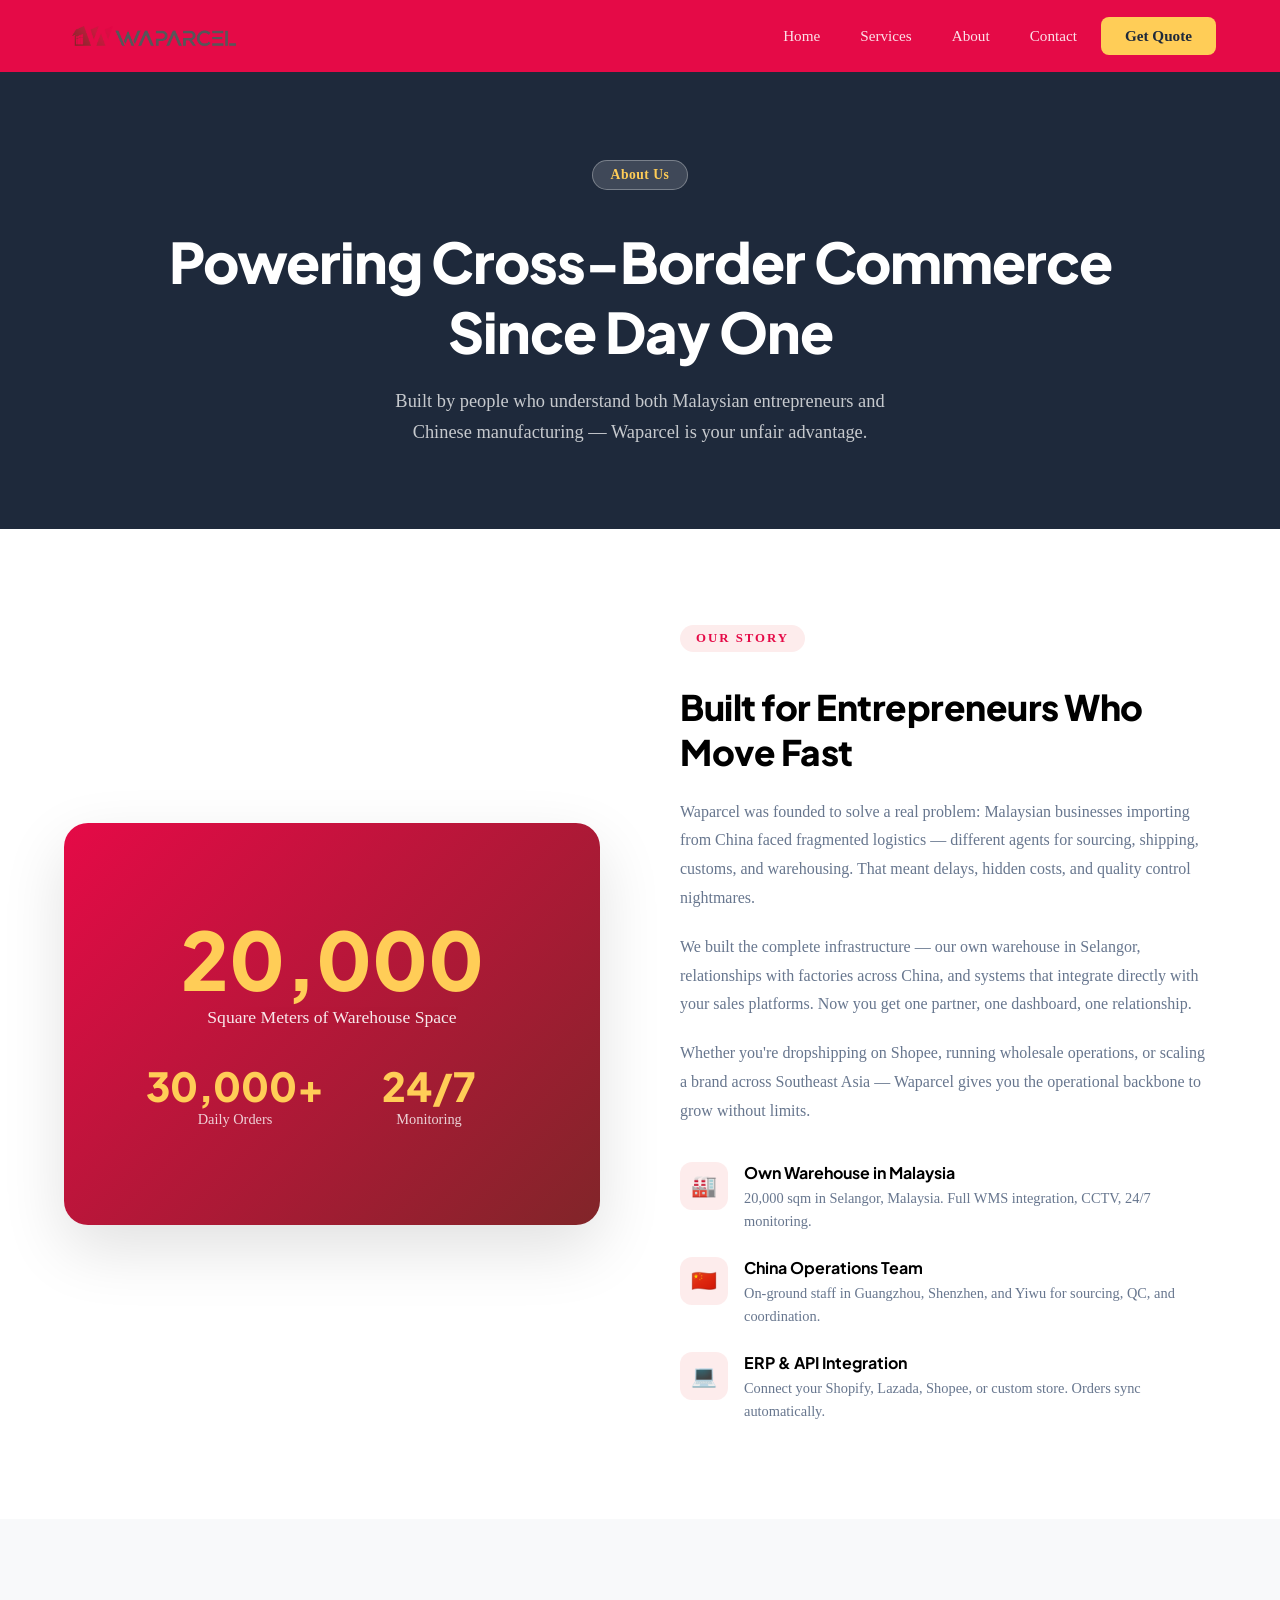
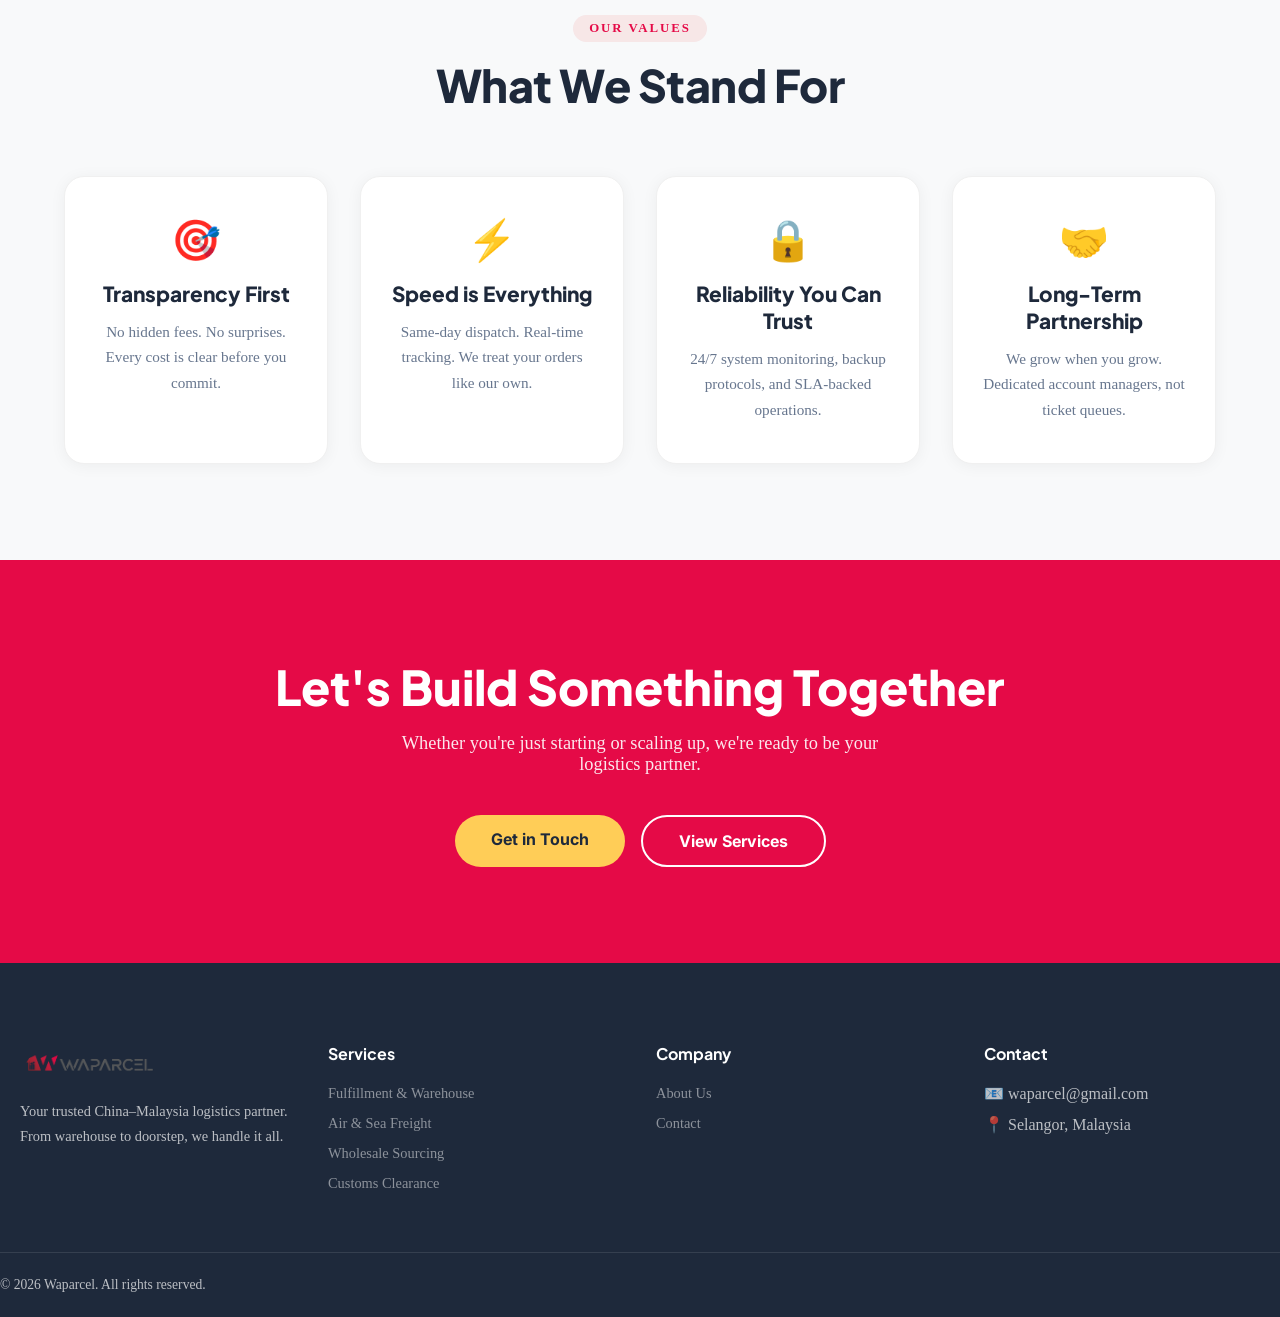
==== commit 978be620: "Rollback to 11:39 AM version" ====
--- a/about.html
+++ b/about.html
@@ -46,25 +46,6 @@
   .footer-col h4 { text-align: center !important; }
   .footer-col ul { justify-content: center !important; }
 }
-
-  /* Hide images on mobile */
-  img { max-width: 100% !important; height: auto !important; object-fit: contain; }
-  .service-card img, .about-img, .section img, .stats-grid img { display: none !important; }
-  /* About page - center features */
-  .about-features { display: flex; flex-direction: column; gap: 20px; }
-  .about-feature { display: flex; align-items: center; gap: 16px; padding: 16px; background: white; border-radius: 12px; box-shadow: 0 2px 12px rgba(0,0,0,0.05); }
-  .about-feature-icon { font-size: 2rem; flex-shrink: 0; }
-  .about-feature h4, .about-feature p { text-align: left; }
-  
-  /* About page mobile */
-  @media (max-width: 768px) {
-    .about-features { padding: 0 16px; }
-    .about-feature { flex-direction: column; text-align: center; padding: 20px; }
-    .about-feature-icon { font-size: 2.5rem; margin-bottom: 8px; }
-    .about-feature h4, .about-feature p { text-align: center !important; }
-    .about-feature > div { width: 100%; }
-    img { display: none !important; }
-  }
 </style>
 </head>
 <body>
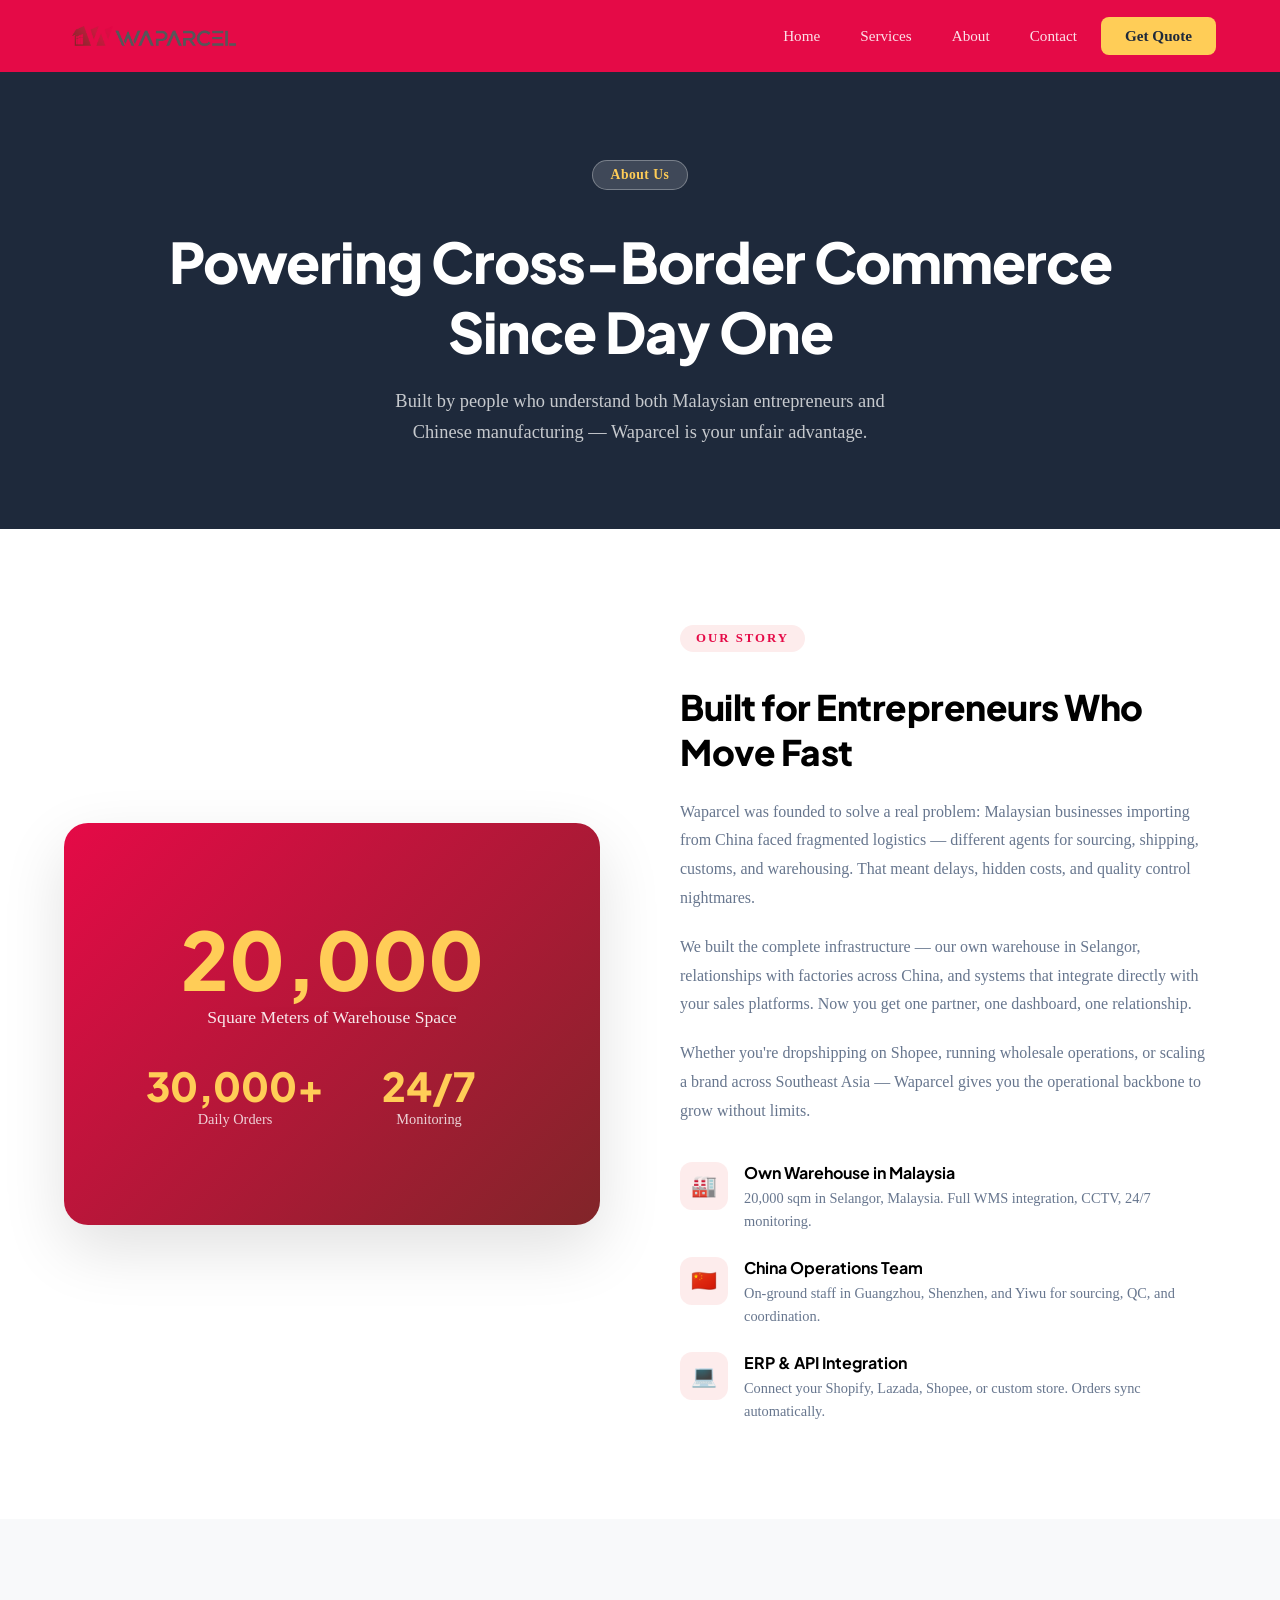
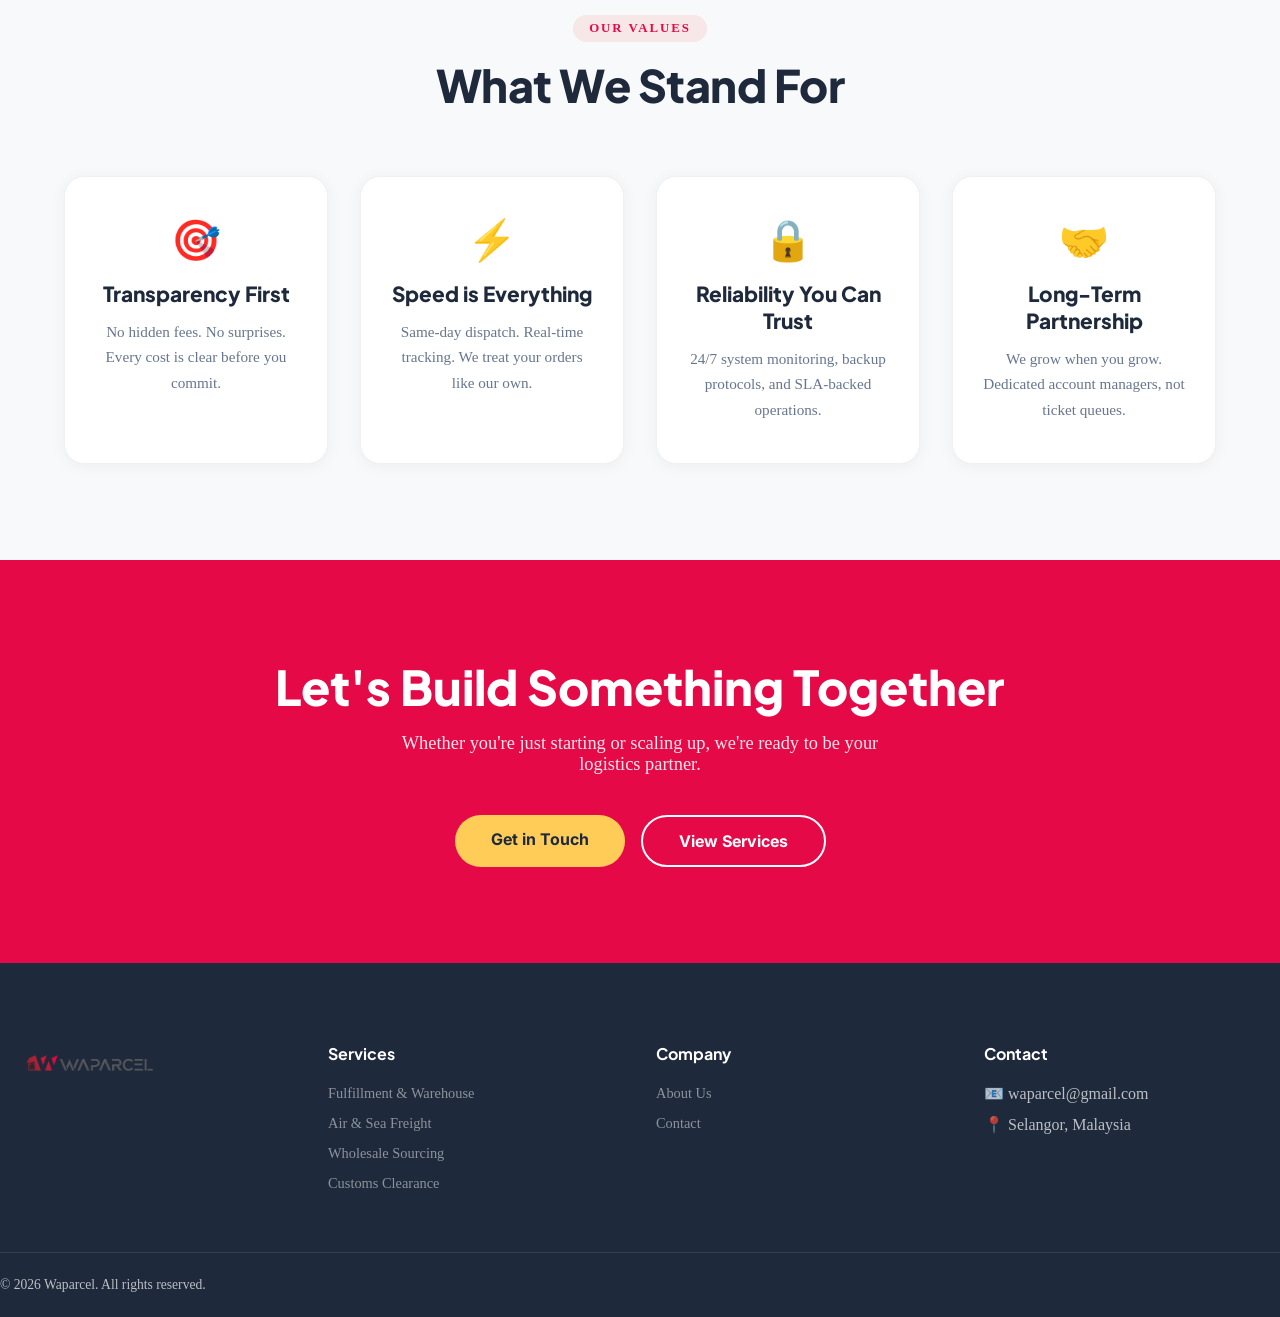
==== commit 6bda7a85: "Remove brand description from footer" ====
--- a/about.html
+++ b/about.html
@@ -207,7 +207,7 @@
       <div class="footer-grid">
         <div class="footer-brand">
           <img src="images/logo.png" alt="WAPARCEL" height="40">
-          <p>Your trusted China–Malaysia logistics partner. From warehouse to doorstep, we handle it all.</p>
+          
         </div>
         <div class="footer-col">
           <h4>Services</h4>
